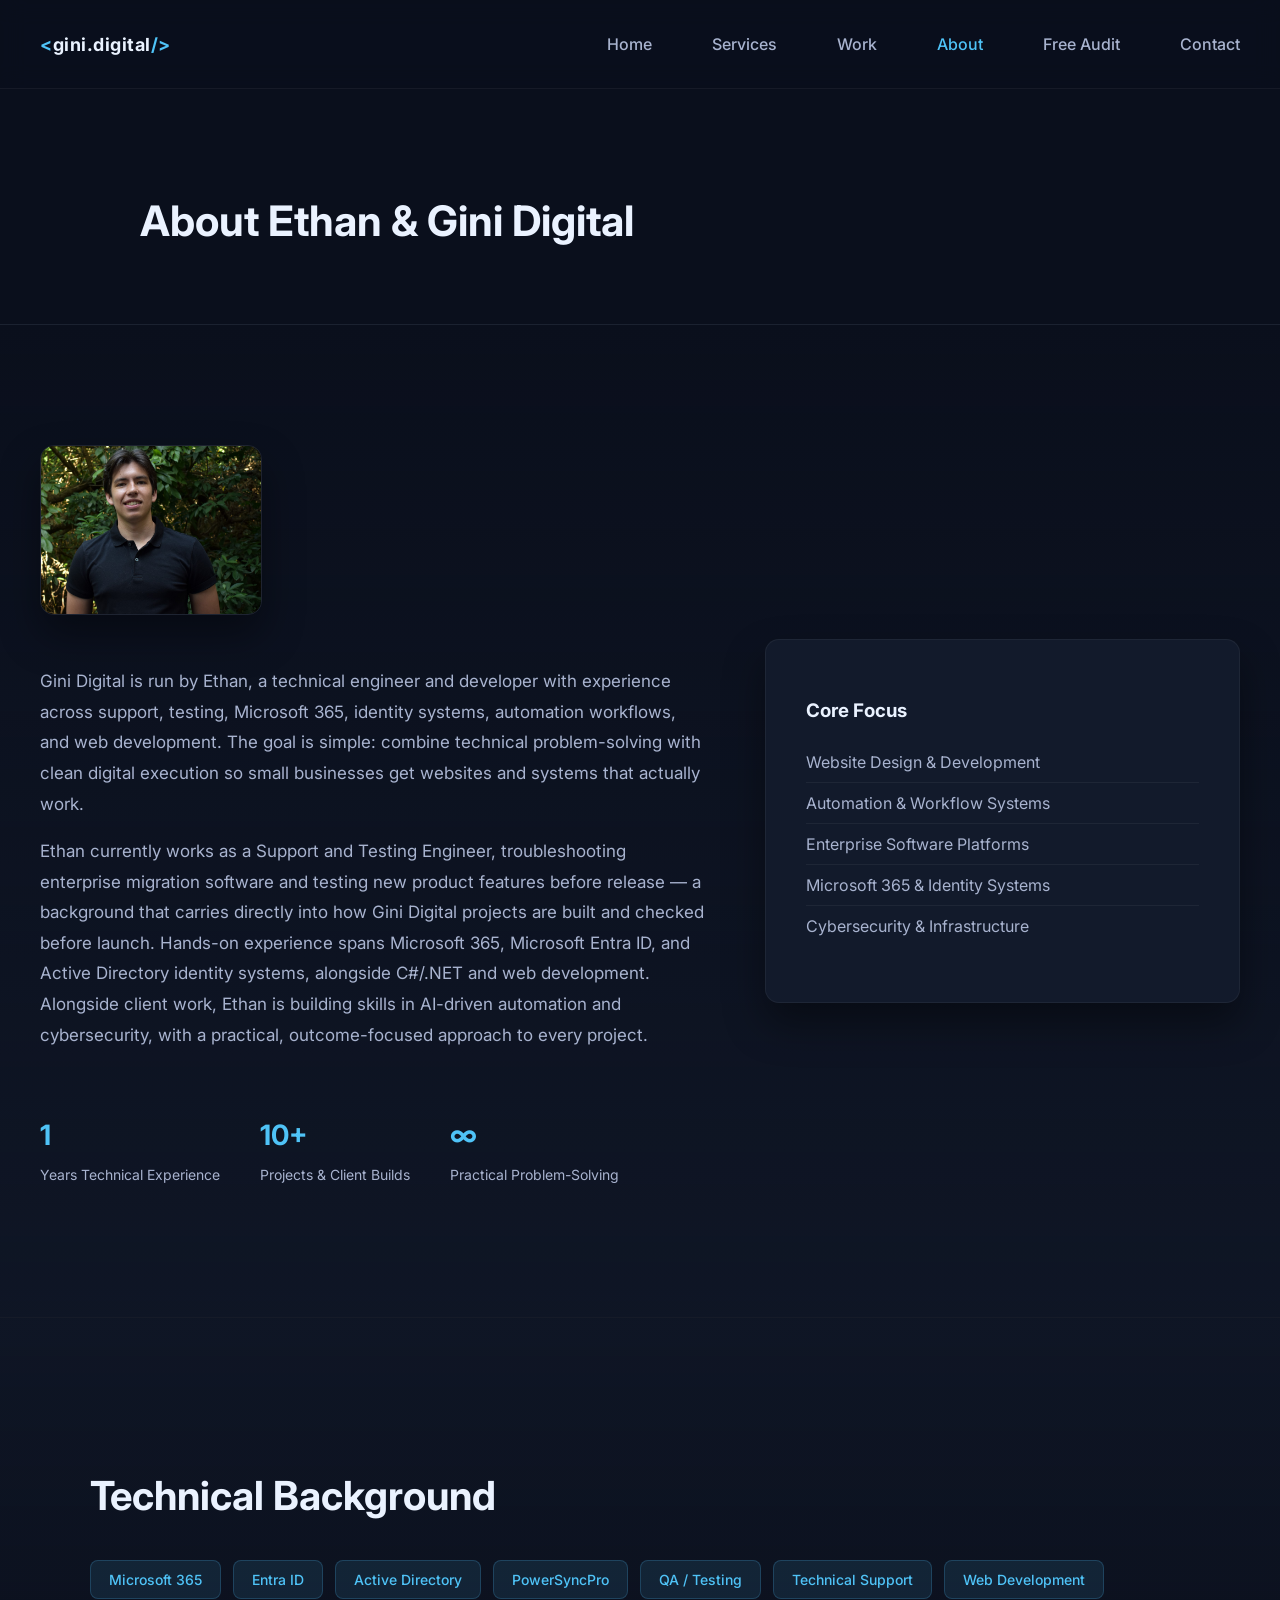
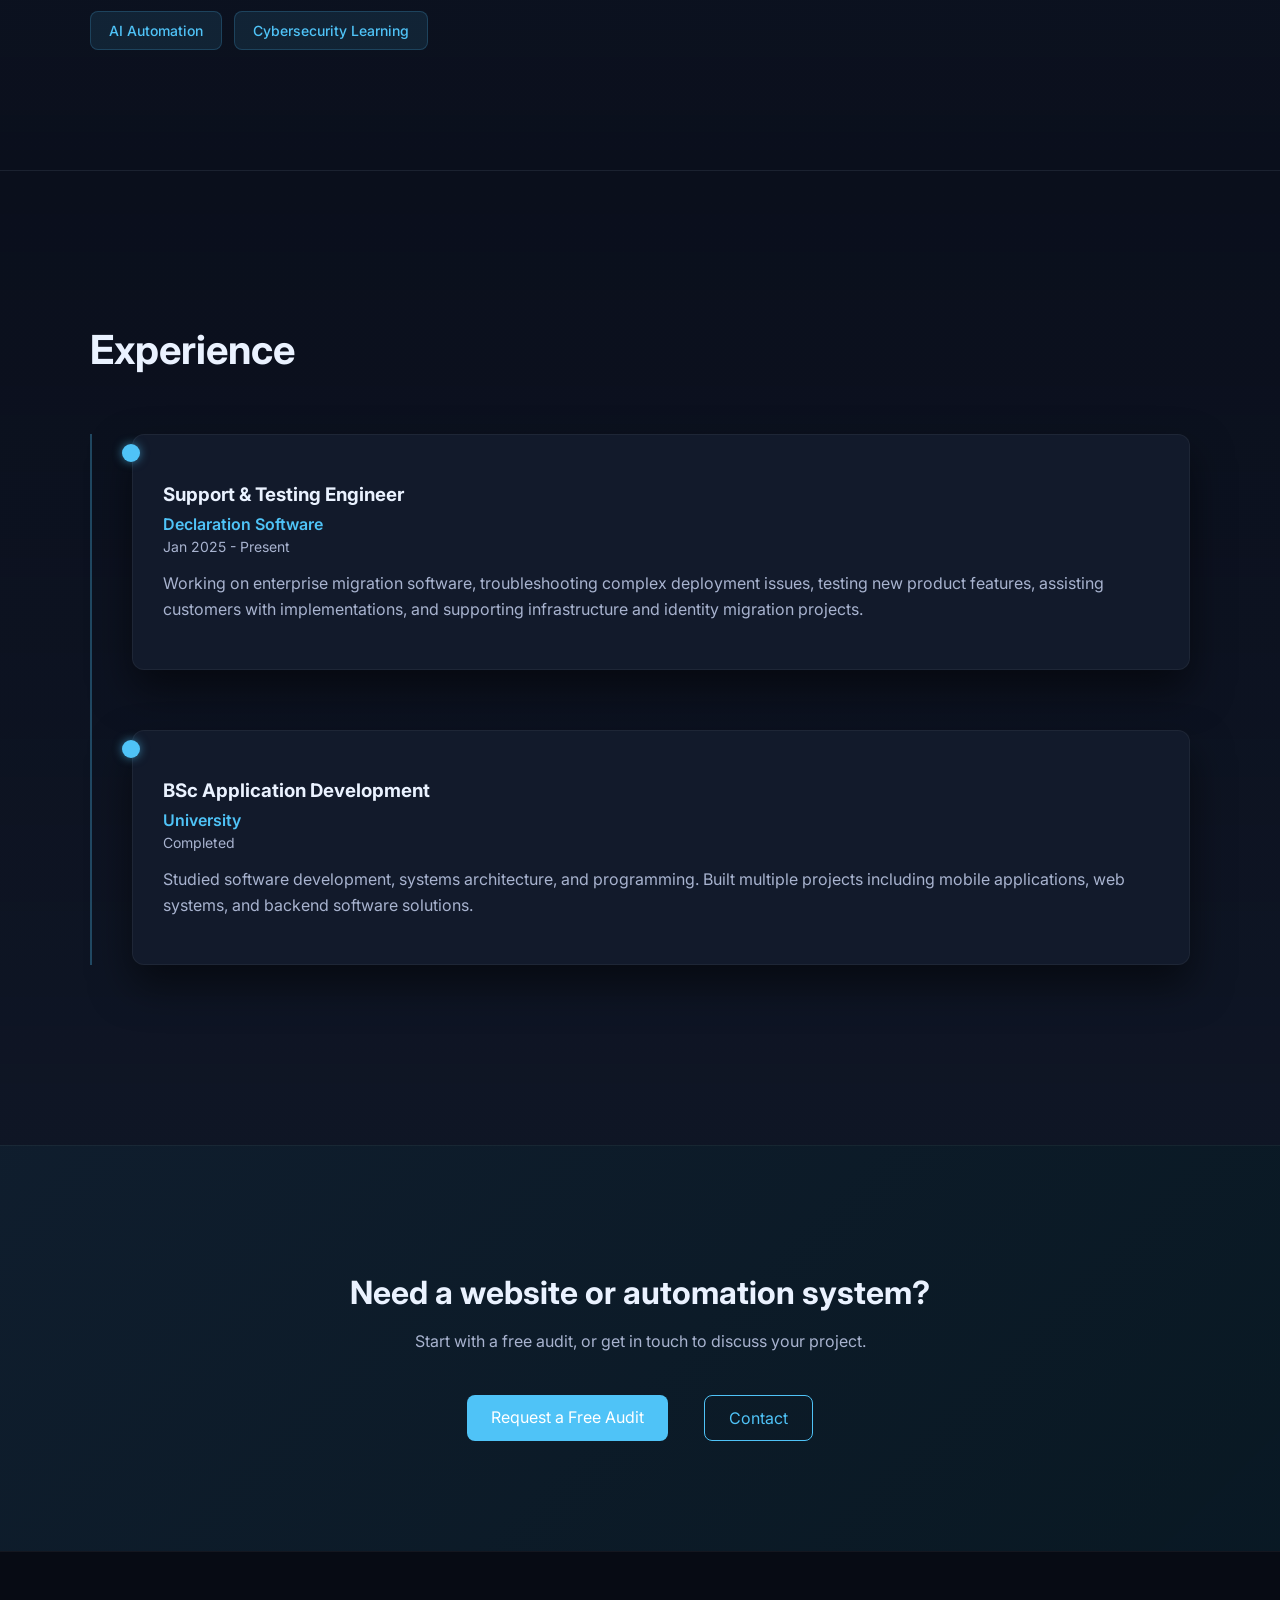
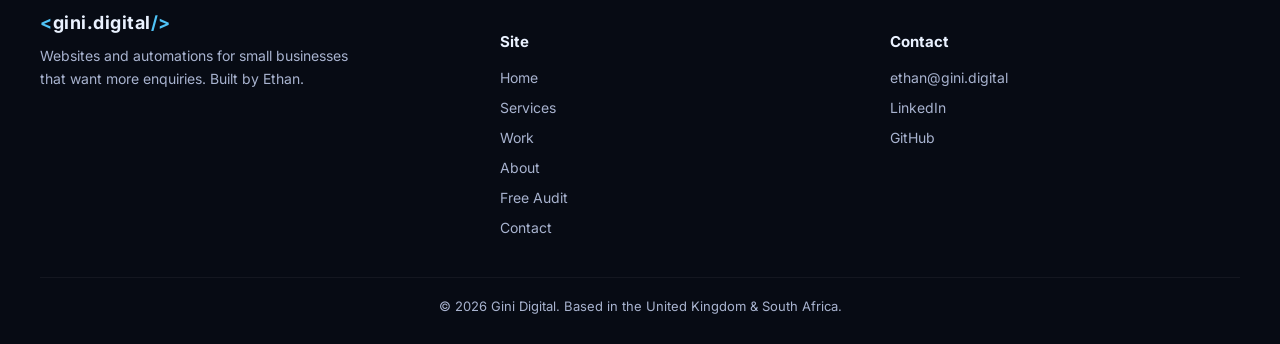
==== about/index.html @ 388a4ebf "Rebuild site as dual-purpose Gini Digital business + Ethan personal site Adds dedicated Services, Wo" ====
<!doctype html>

<html lang="en">
  <head>
    <meta charset="UTF-8" />
    <meta name="viewport" content="width=device-width, initial-scale=1.0" />
    <title>About Ethan &amp; Gini Digital</title>

    <meta name="description" content="Gini Digital is run by Ethan, a technical engineer and developer focused on practical websites, automation workflows, Microsoft 365, testing, and cybersecurity learning." />

    <meta name="author" content="Ethan" />

    <meta name="robots" content="index, follow" />

    <link rel="canonical" href="https://gini.digital/about/" />

    <meta name="theme-color" content="#0A0F1C" />

    <meta property="og:title" content="About Ethan & Gini Digital" />
    <meta property="og:description" content="Gini Digital is run by Ethan, a technical engineer and developer focused on practical websites, automation workflows, Microsoft 365, testing, and cybersecurity learning." />
    <meta property="og:image" content="https://gini.digital/images/preview.png" />
    <meta property="og:url" content="https://gini.digital/about/" />
    <meta property="og:type" content="website" />

    <meta name="twitter:card" content="summary_large_image" />
    <meta name="twitter:title" content="About Ethan & Gini Digital" />
    <meta name="twitter:description" content="Gini Digital is run by Ethan, a technical engineer and developer focused on practical websites, automation workflows, Microsoft 365, testing, and cybersecurity learning." />
    <meta name="twitter:image" content="https://gini.digital/images/preview.png" />

    <link rel="icon" type="image/png" href="/images/favicon.png" />
    <link rel="icon" type="image/png" sizes="32x32" href="/images/favicon.png">
    <link rel="icon" type="image/png" sizes="16x16" href="/images/favicon.png">
    <link rel="apple-touch-icon" href="/images/favicon.png">

    <link rel="stylesheet" href="/CSS/style.css" />

    <link rel="preconnect" href="https://fonts.googleapis.com" />
    <link
      href="https://fonts.googleapis.com/css2?family=Fira+Code:wght@400;600&family=Inter:wght@400;600;700&display=swap"
      rel="stylesheet"
    />

    <link
      rel="stylesheet"
      href="https://cdnjs.cloudflare.com/ajax/libs/font-awesome/6.4.0/css/all.min.css"
    />
  </head>

  <body>
    <div class="loader-screen" id="loader">
      <div class="loader-content">
        <div class="loader-spinner"></div>
        <div id="loaderPercent">0%</div>
      </div>
    </div>

    <header class="main-header">
      <nav class="nav-container">
        <a href="/" class="logo">
          <span class="logo-code">&lt;</span>gini.digital<span class="logo-code"
            >/&gt;</span
          >
        </a>

        <ul class="nav-menu">
          <li><a href="/" class="nav-link">Home</a></li>
          <li><a href="/services/" class="nav-link">Services</a></li>
          <li><a href="/work/" class="nav-link">Work</a></li>
          <li><a href="/about/" class="nav-link active">About</a></li>
          <li><a href="/free-audit/" class="nav-link">Free Audit</a></li>
          <li><a href="/contact/" class="nav-link">Contact</a></li>
        </ul>

           <div class="menu-toggle" id="menuToggle">
<span></span>
<span></span>
<span></span>
</div>
      </nav>
    </header>

    <section class="page-hero">
      <h1>About Ethan &amp; Gini Digital</h1>
    </section>

    <section class="about-section">
      <div class="about-container">
        <div class="about-text">
          <img
            src="/images/Ethan.jpg"
            alt="Ethan, technical engineer and founder of Gini Digital"
            class="about-photo"
          />

          <p class="about-description">
            Gini Digital is run by Ethan, a technical engineer and developer
            with experience across support, testing, Microsoft 365, identity
            systems, automation workflows, and web development. The goal is
            simple: combine technical problem-solving with clean digital
            execution so small businesses get websites and systems that
            actually work.
          </p>

          <p class="about-description">
            Ethan currently works as a Support and Testing Engineer,
            troubleshooting enterprise migration software and testing new
            product features before release — a background that carries
            directly into how Gini Digital projects are built and checked
            before launch. Hands-on experience spans Microsoft 365, Microsoft
            Entra ID, and Active Directory identity systems, alongside
            C#/.NET and web development. Alongside client work, Ethan is
            building skills in AI-driven automation and cybersecurity, with a
            practical, outcome-focused approach to every project.
          </p>

          <div class="about-stats">
            <div class="stat">
              <h3>1</h3>
              <p>Years Technical Experience</p>
            </div>

            <div class="stat">
              <h3>10+</h3>
              <p>Projects &amp; Client Builds</p>
            </div>

            <div class="stat">
              <h3>∞</h3>
              <p>Practical Problem-Solving</p>
            </div>
          </div>
        </div>

        <div class="about-card">
          <div class="about-card-content">
            <h3>Core Focus</h3>

            <ul>
              <li>Website Design &amp; Development</li>
              <li>Automation &amp; Workflow Systems</li>
              <li>Enterprise Software Platforms</li>
              <li>Microsoft 365 &amp; Identity Systems</li>
              <li>Cybersecurity &amp; Infrastructure</li>
            </ul>
          </div>
        </div>
      </div>
    </section>

    <section class="skills-section">
      <div class="skills-container">
        <h2 class="section-title">Technical Background</h2>

        <div class="tech-badges">
          <span class="tech-badge fade-in">Microsoft 365</span>
          <span class="tech-badge fade-in">Entra ID</span>
          <span class="tech-badge fade-in">Active Directory</span>
          <span class="tech-badge fade-in">PowerSyncPro</span>
          <span class="tech-badge fade-in">QA / Testing</span>
          <span class="tech-badge fade-in">Technical Support</span>
          <span class="tech-badge fade-in">Web Development</span>
          <span class="tech-badge fade-in">AI Automation</span>
          <span class="tech-badge fade-in">Cybersecurity Learning</span>
        </div>
      </div>
    </section>

    <section class="experience-section">
      <div class="experience-container">
        <h2 class="section-title">Experience</h2>

        <div class="timeline">
          <div class="timeline-item fade-in">
            <div class="timeline-dot"></div>

            <div class="timeline-card">
              <h3>Support &amp; Testing Engineer</h3>

              <span class="timeline-company">Declaration Software</span>

              <span class="timeline-date">Jan 2025 - Present</span>

              <p>
                Working on enterprise migration software, troubleshooting
                complex deployment issues, testing new product features,
                assisting customers with implementations, and supporting
                infrastructure and identity migration projects.
              </p>
            </div>
          </div>

          <div class="timeline-item fade-in">
            <div class="timeline-dot"></div>

            <div class="timeline-card">
              <h3>BSc Application Development</h3>

              <span class="timeline-company">University</span>

              <span class="timeline-date">Completed</span>

              <p>
                Studied software development, systems architecture, and
                programming. Built multiple projects including mobile
                applications, web systems, and backend software solutions.
              </p>
            </div>
          </div>
        </div>
      </div>
    </section>

    <section class="cta-section">
      <div class="cta-container">
        <h2>Need a website or automation system?</h2>
        <p>Start with a free audit, or get in touch to discuss your project.</p>
        <div class="btn-row">
          <a href="/free-audit/" class="btn-primary">Request a Free Audit</a>
          <a href="/contact/" class="btn-secondary">Contact</a>
        </div>
      </div>
    </section>

    <footer class="site-footer">
      <div class="footer-container">
        <div class="footer-brand">
          <div class="logo">
            <span class="logo-code">&lt;</span>gini.digital<span
              class="logo-code"
              >/&gt;</span
            >
          </div>
          <p>
            Websites and automations for small businesses that want more
            enquiries. Built by Ethan.
          </p>
        </div>

        <div class="footer-col">
          <h4>Site</h4>
          <ul>
            <li><a href="/">Home</a></li>
            <li><a href="/services/">Services</a></li>
            <li><a href="/work/">Work</a></li>
            <li><a href="/about/">About</a></li>
            <li><a href="/free-audit/">Free Audit</a></li>
            <li><a href="/contact/">Contact</a></li>
          </ul>
        </div>

        <div class="footer-col">
          <h4>Contact</h4>
          <ul>
            <li><a href="mailto:ethan@gini.digital">ethan@gini.digital</a></li>
            <li>
              <a
                href="https://www.linkedin.com/in/ethan-robinson-934154223/"
                target="_blank"
                rel="noopener"
                >LinkedIn</a
              >
            </li>
            <li>
              <a
                href="https://github.com/Gini-Build"
                target="_blank"
                rel="noopener"
                >GitHub</a
              >
            </li>
          </ul>
        </div>
      </div>

      <div class="footer-bottom">
        &copy; 2026 Gini Digital. Based in the United Kingdom &amp; South
        Africa.
      </div>
    </footer>

    <script src="/JS/main.js"></script>
  </body>
</html>
---- CSS/style.css ----
:root {
  --primary: #4fc3f7;
  --secondary: #00d1b2;

  --bg: #0a0f1c;
  --card: #121a2b;

  --text: #eaf2ff;
  --muted: #a8b3cf;

  font-family: Inter, sans-serif;
}

body {
  background: var(--bg);
  color: var(--text);
  margin: 0;
}

.main-header {
  position: fixed;
  top: 0;
  width: 100%;
  z-index: 1000;

  background: rgba(10, 15, 28, 0.75);

  backdrop-filter: blur(12px);

  border-bottom: 1px solid rgba(255, 255, 255, 0.05);

  transition: all 0.3s ease;
}

.main-header.scrolled {
  background: rgba(10, 15, 28, 0.95);

  box-shadow: 0 5px 30px rgba(0, 0, 0, 0.3);
}

.nav-container {
  max-width: 1200px;
  margin: auto;

  display: flex;
  align-items: center;
  justify-content: space-between;

  padding: 18px 20px;
}

.logo {
  font-weight: 700;
  font-size: 18px;

  letter-spacing: 0.5px;

  color: var(--text);
  text-decoration: none;
}

.logo-code {
  color: var(--primary);
}

.nav-menu {
  display: flex;
  gap: 40px;

  list-style: none;
}

.nav-link {
  position: relative;

  text-decoration: none;

  color: var(--muted);

  font-weight: 500;

  transition: all 0.25s ease;
}

.nav-link:hover {
  color: var(--text);
}

.nav-link::after {
  content: "";

  position: absolute;

  left: 0;
  bottom: -6px;

  width: 0%;
  height: 2px;

  background: var(--primary);

  transition: width 0.3s ease;
}

.nav-link:hover::after {
  width: 100%;
}

.nav-link.active {
  color: var(--primary);
}

.nav-button {
  padding: 10px 20px;

  border-radius: 8px;

  background: var(--primary);

  color: white;

  text-decoration: none;

  font-weight: 600;

  transition: all 0.3s ease;
}

.nav-button:hover {
  transform: translateY(-2px);

  box-shadow: 0 10px 20px rgba(79, 195, 247, 0.35);
}

.nav-container {
  display: flex;
  justify-content: space-between;
  max-width: 1200px;
  margin: auto;
}

.nav-link {
  margin-left: 20px;
  color: var(--muted);
  text-decoration: none;
}

.hero-section {
  min-height: 100vh;

  display: flex;
  align-items: center;

  position: relative;

  overflow: hidden;
}

.hero-video {
  position: absolute;
  top: 0;
  left: 0;
  width: 100%;
  height: 100%;
  object-fit: cover;
  z-index: 0;
}

.hero-overlay {
  position: absolute;
  top: 0;
  left: 0;
  width: 100%;
  height: 100%;
  background: linear-gradient(
    to right,
    rgba(10, 15, 28, 0.92) 0%,
    rgba(10, 15, 28, 0.75) 45%,
    rgba(10, 15, 28, 0.2) 100%
  );
  z-index: 1;
}

.hero-container {
  position: relative;
  z-index: 2;

  max-width: 1200px;
  width: 100%;
  margin: auto;
  padding: 140px 40px 100px;

  display: flex;
  justify-content: flex-start;
}

.hero-text-col {
  max-width: 520px;
  display: flex;
  flex-direction: column;
  gap: 24px;
}

.hero-name {
  display: flex;
  flex-wrap: wrap;
  align-items: center;
  gap: 8px;
  font-family: "Fira Code", monospace;
  font-size: 42px;
  margin: 0;
}

.name-value {
  color: #53c4f7;
  font-weight: 600;
}

.hero-title {
  color: var(--primary);
}

.hero-headline {
  font-size: 42px;
  font-weight: 700;
  line-height: 1.25;
  margin: 0;
}

.hero-credibility {
  font-family: "Fira Code", monospace;
  font-size: 15px;
  color: var(--muted);
  margin: 0;
}

.hero-credibility .name-value {
  color: #53c4f7;
  font-weight: 600;
}

@media (max-width: 768px) {
  .hero-headline {
    font-size: 28px;
  }
}

.hero-description {
  max-width: 650px;

  color: var(--muted);

  font-size: 18px;

  line-height: 1.7;
}

.hero-buttons {
  display: flex;

  gap: 20px;

  margin-top: 20px;

  flex-wrap: wrap;

  justify-content: center;
}

.btn-primary {
  background: var(--primary);
  padding: 12px 24px;
  color: white;
  text-decoration: none;
  margin: 10px;
  border-radius: 8px;
}

.btn-secondary {
  border: 1px solid var(--primary);
  padding: 12px 24px;
  color: var(--primary);
  text-decoration: none;
  margin: 10px;
  border-radius: 8px;
}

.section {
  padding: 100px 20px;
  max-width: 1000px;
  margin: auto;
}

.skills {
  display: grid;
  gap: 20px;
}

.skill-bar {
  background: #1e293b;
  height: 8px;
  border-radius: 5px;
}

.skill-progress {
  background: var(--primary);
  height: 100%;
  width: 0%;
}

.project-card {
  background: var(--card);
  padding: 20px;
  border-radius: 10px;
  margin-top: 20px;
}

.loader-screen {
  position: fixed;
  width: 100%;
  height: 100%;
  background: #020617;
  display: flex;
  align-items: center;
  justify-content: center;
}

.loader-spinner {
  width: 50px;
  height: 50px;
  border: 3px solid #333;
  border-top: 3px solid var(--primary);
  border-radius: 50%;
  animation: spin 1s linear infinite;
}

@keyframes spin {
  to {
    transform: rotate(360deg);
  }
}
.about-section {
  padding: 120px 20px;

  background: linear-gradient(
    180deg,
    rgba(10, 15, 28, 0) 0%,
    rgba(18, 26, 43, 0.6) 100%
  );

  border-top: 1px solid rgba(255, 255, 255, 0.05);
}

.about-container {
  max-width: 1200px;

  margin: auto;

  display: grid;

  grid-template-columns: 1.4fr 1fr;

  gap: 60px;

  align-items: center;
}

.section-title {
  font-size: 40px;

  margin-bottom: 30px;
}

.about-description {
  color: var(--muted);

  line-height: 1.8;

  font-size: 17px;
}

.about-stats {
  display: flex;

  gap: 40px;

  margin-top: 40px;
}

.stat h3 {
  font-size: 28px;

  color: var(--primary);

  margin-bottom: 5px;
}

.stat p {
  font-size: 14px;

  color: var(--muted);
}

.about-card {
  background: var(--card);

  padding: 40px;

  border-radius: 14px;

  border: 1px solid rgba(255, 255, 255, 0.05);

  box-shadow: 0 20px 40px rgba(0, 0, 0, 0.4);
}

.about-card h3 {
  margin-bottom: 20px;
}

.about-card ul {
  list-style: none;

  padding: 0;
}

.about-card li {
  padding: 10px 0;

  border-bottom: 1px solid rgba(255, 255, 255, 0.05);

  color: var(--muted);
}

.about-card li:last-child {
  border-bottom: none;
}

@media (max-width: 900px) {
  .about-container {
    grid-template-columns: 1fr;
  }

  .about-stats {
    justify-content: space-between;
  }
}

.skills-section {
  padding: 120px 20px;

  border-top: 1px solid rgba(255, 255, 255, 0.05);

  background: linear-gradient(
    180deg,
    rgba(18, 26, 43, 0.6) 0%,
    rgba(10, 15, 28, 1) 100%
  );
}

.skills-container {
  max-width: 1100px;

  margin: auto;
}

.skills-card {
  background: var(--card);

  padding: 50px;

  border-radius: 14px;

  border: 1px solid rgba(255, 255, 255, 0.05);

  box-shadow: 0 30px 60px rgba(0, 0, 0, 0.5);
}

.skills-grid {
  display: grid;

  grid-template-columns: 1fr 1fr;

  gap: 30px;
}

.skill-item {
  transition: all 0.3s ease;
}

.skill-item:hover {
  transform: translateY(-3px);
}

.skill-header {
  display: flex;

  justify-content: space-between;

  margin-bottom: 10px;

  font-weight: 600;
}

.skill-percent {
  color: var(--primary);
}

.skill-bar {
  height: 8px;

  background: #1f2a40;

  border-radius: 6px;

  overflow: hidden;
}

.skill-progress {
  height: 100%;

  width: 0%;

  background: linear-gradient(90deg, var(--primary), var(--secondary));

  transition: width 1.5s ease;
}

@media (max-width: 900px) {
  .skills-grid {
    grid-template-columns: 1fr;
  }
}

.experience-section {
  padding: 120px 20px;

  background: linear-gradient(
    180deg,
    rgba(10, 15, 28, 1) 0%,
    rgba(18, 26, 43, 0.6) 100%
  );

  border-top: 1px solid rgba(255, 255, 255, 0.05);
}

.experience-container {
  max-width: 1100px;

  margin: auto;
}

.timeline {
  position: relative;

  margin-top: 60px;

  padding-left: 40px;

  border-left: 2px solid rgba(79, 195, 247, 0.3);
}

.timeline-item {
  position: relative;

  margin-bottom: 60px;

  opacity: 0;

  transform: translateY(40px);

  transition: all 0.6s ease;
}

.timeline-item.visible {
  opacity: 1;

  transform: translateY(0);
}

.timeline-dot {
  position: absolute;

  left: -10px;

  top: 10px;

  width: 18px;

  height: 18px;

  background: var(--primary);

  border-radius: 50%;

  box-shadow: 0 0 10px rgba(79, 195, 247, 0.6);
}

.timeline-card {
  background: var(--card);

  padding: 30px;

  border-radius: 12px;

  border: 1px solid rgba(255, 255, 255, 0.05);

  box-shadow: 0 20px 40px rgba(0, 0, 0, 0.5);
}

.timeline-card h3 {
  margin-bottom: 8px;
}

.timeline-company {
  display: block;

  color: var(--primary);

  font-weight: 600;

  margin-bottom: 4px;
}

.timeline-date {
  font-size: 14px;

  color: var(--muted);

  margin-bottom: 12px;

  display: block;
}

.timeline-card p {
  color: var(--muted);

  line-height: 1.6;
}

.projects-section {
  padding: 120px 20px;

  border-top: 1px solid rgba(255, 255, 255, 0.05);

  background: linear-gradient(
    180deg,
    rgba(18, 26, 43, 0.6) 0%,
    rgba(10, 15, 28, 1) 100%
  );
}

.projects-container {
  max-width: 1200px;

  margin: auto;
}

.projects-grid {
  display: grid;

  grid-template-columns: repeat(auto-fit, minmax(280px, 1fr));

  gap: 40px;

  margin-top: 60px;
}

.project-card {
  background: var(--card);

  padding: 30px;

  border-radius: 14px;

  border: 1px solid rgba(255, 255, 255, 0.05);

  box-shadow: 0 20px 40px rgba(0, 0, 0, 0.5);

  transition: all 0.35s ease;

  position: relative;

  overflow: hidden;
}

.project-card:hover {
  transform: translateY(-6px);

  box-shadow: 0 30px 60px rgba(0, 0, 0, 0.7);

  border-color: rgba(79, 195, 247, 0.4);
}

.project-card::before {
  content: "";

  position: absolute;

  top: 0;
  left: 0;

  width: 100%;
  height: 3px;

  background: linear-gradient(90deg, var(--primary), var(--secondary));

  opacity: 0;

  transition: opacity 0.3s ease;
}

.project-card:hover::before {
  opacity: 1;
}

.project-card h3 {
  margin-bottom: 10px;
}

.project-card p {
  color: var(--muted);

  line-height: 1.6;

  margin-bottom: 20px;
}

.project-tech {
  display: flex;

  flex-wrap: wrap;

  gap: 8px;

  margin-bottom: 20px;
}

.project-tech span {
  font-size: 12px;

  padding: 5px 10px;

  background: rgba(79, 195, 247, 0.1);

  border: 1px solid rgba(79, 195, 247, 0.2);

  border-radius: 6px;

  color: var(--primary);
}

.project-links {
  display: flex;

  gap: 12px;
}

.project-btn {
  padding: 8px 14px;

  font-size: 14px;

  border-radius: 6px;

  text-decoration: none;

  color: white;

  background: var(--primary);

  display: flex;

  align-items: center;

  gap: 6px;

  transition: all 0.25s ease;
}

.project-btn:hover {
  transform: translateY(-2px);

  box-shadow: 0 8px 20px rgba(79, 195, 247, 0.4);
}

.project-btn.live {
  background: var(--secondary);
}

.fade-in {
  opacity: 0;

  transform: translateY(40px);

  transition: all 0.7s ease;
}

.fade-in.visible {
  opacity: 1;

  transform: translateY(0);
}

.contact-section {
  padding: 120px 20px;

  border-top: 1px solid rgba(255, 255, 255, 0.05);

  background: linear-gradient(
    180deg,
    rgba(10, 15, 28, 1) 0%,
    rgba(18, 26, 43, 0.6) 100%
  );
}

.contact-container {
  max-width: 1100px;

  margin: auto;
}

.contact-grid {
  display: grid;

  grid-template-columns: 1fr 1fr;

  gap: 60px;

  margin-top: 60px;
}

.contact-info h3 {
  margin-bottom: 20px;
}

.contact-info p {
  color: var(--muted);

  margin-bottom: 30px;

  line-height: 1.6;
}

.contact-item {
  display: flex;

  align-items: center;

  gap: 12px;

  margin-bottom: 16px;
}

.contact-item i {
  color: var(--primary);

  font-size: 18px;
}

.contact-item a {
  color: var(--text);

  text-decoration: none;

  transition: color 0.2s ease;
}

.contact-item a:hover {
  color: var(--primary);
}

.contact-info.standalone {
  max-width: 560px;
  margin: 40px auto 0;
}

.contact-form-card {
  background: var(--card);

  padding: 40px;

  border-radius: 14px;

  border: 1px solid rgba(255, 255, 255, 0.05);

  box-shadow: 0 20px 40px rgba(0, 0, 0, 0.5);
}

.form-group {
  margin-bottom: 20px;
}

.form-group input,
.form-group textarea {
  width: 100%;

  padding: 12px 14px;

  border-radius: 8px;

  border: 1px solid rgba(255, 255, 255, 0.1);

  background: #0f172a;

  color: white;

  font-family: inherit;
}

.form-group input:focus,
.form-group textarea:focus {
  outline: none;

  border-color: var(--primary);
}

.contact-button {
  background: var(--primary);

  color: white;

  padding: 12px 20px;

  border: none;

  border-radius: 8px;

  font-weight: 600;

  cursor: pointer;

  transition: all 0.25s ease;
}

.contact-button:hover {
  transform: translateY(-2px);

  box-shadow: 0 10px 20px rgba(79, 195, 247, 0.35);
}

@media (max-width: 900px) {
  .contact-grid {
    grid-template-columns: 1fr;
  }
}

/* ============================= */
/* MOBILE RESPONSIVE STYLES */
/* ============================= */

/* Tablets */
@media (max-width: 1024px) {
  .section-container,
  .skills-container,
  .projects-container,
  .about-container,
  .contact-container {
    padding: 0 30px;
  }

  .hero-name {
    font-size: 40px;
  }
}

/* Mobile */
@media (max-width: 768px) {
  /* Hero section */

  .hero-overlay {
    background: rgba(10, 15, 28, 0.48);
  }

  .hero-container {
    justify-content: center;
    padding: 120px 20px 80px;
  }

  .hero-text-col {
    max-width: 100%;
    text-align: center;
    align-items: center;
  }

  .hero-name {
    font-size: 28px;

    justify-content: center;

    flex-wrap: wrap;

    text-shadow: 0 2px 12px rgba(0, 0, 0, 0.8);
  }

  .hero-headline {
    font-size: 28px;

    text-shadow: 0 2px 12px rgba(0, 0, 0, 0.8);
  }

  .hero-credibility {
    text-shadow: 0 1px 8px rgba(0, 0, 0, 0.7);
  }

  .hero-description {
    font-size: 16px;

    padding: 0 10px;

    text-shadow: 0 1px 8px rgba(0, 0, 0, 0.7);
  }

  .hero-buttons {
    flex-direction: column;

    align-items: center;

    gap: 12px;
  }

  /* About section */

  .about-grid {
    grid-template-columns: 1fr;

    text-align: center;

    gap: 30px;
  }

  .about-image {
    margin: auto;
  }

  /* Skills */

  .skills-grid {
    grid-template-columns: 1fr;

    gap: 25px;
  }

  /* Projects */

  .projects-grid {
    grid-template-columns: 1fr;

    gap: 30px;
  }

  /* Contact */

  .contact-grid {
    grid-template-columns: 1fr;

    gap: 30px;
  }

  /* Navbar 

  .nav-links {
    display: none;
  }

  /* Buttons */

  .btn-primary,
  .btn-secondary {
    width: 100%;

    text-align: center;
  }

  /* Images */

  img {
    max-width: 100%;

    height: auto;
  }

  /* General section spacing */

  .section {
    padding: 80px 20px;
  }
}

/* Small phones */

@media (max-width: 480px) {
  .hero-name {
    font-size: 24px;
  }

  .hero-headline {
    font-size: 24px;
  }

  .hero-description {
    font-size: 15px;
  }

  .section-title {
    font-size: 26px;
  }
}

/* Mobile Navbar */

.menu-toggle {
  display: none;
  flex-direction: column;
  cursor: pointer;
  gap: 5px;
}

.menu-toggle span {
  width: 25px;
  height: 3px;
  background: white;
  display: block;
  transition: 0.3s;
}

@media (max-width: 768px) {
  .menu-toggle {
    display: flex;
  }

  .nav-menu {
    position: absolute;
    top: 70px;
    left: 0;

    width: 100%;

    background: rgba(10, 15, 28, 0.95);

    backdrop-filter: blur(10px);

    flex-direction: column;
    align-items: center;

    gap: 25px;

    padding: 30px 0;

    display: none;
  }

  .nav-menu.active {
    display: flex;
  }
}

/* ============================= */
/* SUBPAGE HERO (Services / Work / About / Free Audit / Contact) */
/* ============================= */

.page-hero {
  max-width: 1000px;
  margin: auto;
  padding: 160px 20px 60px;
}

.page-hero h1 {
  font-size: 42px;
  margin-bottom: 18px;
}

.page-hero p {
  color: var(--muted);
  font-size: 18px;
  line-height: 1.7;
  max-width: 700px;
}

@media (max-width: 768px) {
  .page-hero {
    padding: 140px 20px 40px;
  }

  .page-hero h1 {
    font-size: 30px;
  }
}

/* ============================= */
/* WHO WE HELP */
/* ============================= */

.who-section {
  padding: 100px 20px;
  border-top: 1px solid rgba(255, 255, 255, 0.05);
  background: linear-gradient(
    180deg,
    rgba(10, 15, 28, 1) 0%,
    rgba(18, 26, 43, 0.6) 100%
  );
}

.who-container {
  max-width: 1100px;
  margin: auto;
}

.who-grid {
  display: grid;
  grid-template-columns: repeat(auto-fit, minmax(240px, 1fr));
  gap: 20px;
  margin-top: 40px;
}

.who-item {
  background: var(--card);
  border: 1px solid rgba(255, 255, 255, 0.05);
  border-radius: 10px;
  padding: 18px 22px;
  color: var(--muted);
  font-size: 15px;
  display: flex;
  align-items: center;
  gap: 12px;
}

.who-item i {
  color: var(--primary);
}

/* ============================= */
/* SERVICE CARDS */
/* ============================= */

.services-preview-section {
  padding: 120px 20px;
  border-top: 1px solid rgba(255, 255, 255, 0.05);
  background: linear-gradient(
    180deg,
    rgba(18, 26, 43, 0.6) 0%,
    rgba(10, 15, 28, 1) 100%
  );
}

.services-preview-container {
  max-width: 1200px;
  margin: auto;
}

.packages-section {
  padding: 120px 20px;
  border-top: 1px solid rgba(255, 255, 255, 0.05);
  background: linear-gradient(
    180deg,
    rgba(10, 15, 28, 1) 0%,
    rgba(18, 26, 43, 0.6) 100%
  );
}

.packages-container {
  max-width: 1200px;
  margin: auto;
}

.section-cta {
  margin-top: 50px;
  text-align: center;
}

.section-cta.left {
  text-align: left;
  margin-top: 30px;
}

.services-grid {
  display: grid;
  grid-template-columns: repeat(auto-fit, minmax(280px, 1fr));
  gap: 30px;
  margin-top: 50px;
}

.service-card {
  background: var(--card);
  border: 1px solid rgba(255, 255, 255, 0.05);
  border-radius: 14px;
  padding: 30px;
  box-shadow: 0 20px 40px rgba(0, 0, 0, 0.4);
}

.service-card h3 {
  margin-bottom: 10px;
}

.service-card > p {
  color: var(--muted);
  line-height: 1.6;
  margin-bottom: 16px;
}

.service-card ul {
  list-style: none;
  padding: 0;
  margin: 0;
  display: flex;
  flex-direction: column;
  gap: 8px;
}

.service-card li {
  color: var(--muted);
  font-size: 14px;
  padding-left: 20px;
  position: relative;
}

.service-card li::before {
  content: "✓";
  position: absolute;
  left: 0;
  color: var(--secondary);
  font-weight: 600;
}

/* ============================= */
/* PACKAGE / PRICING CARDS */
/* ============================= */

.packages-grid {
  display: grid;
  grid-template-columns: repeat(auto-fit, minmax(260px, 1fr));
  gap: 30px;
  margin-top: 50px;
}

.package-card {
  background: var(--card);
  border: 1px solid rgba(255, 255, 255, 0.05);
  border-radius: 14px;
  padding: 34px 30px;
  box-shadow: 0 20px 40px rgba(0, 0, 0, 0.4);
  display: flex;
  flex-direction: column;
}

.package-card.featured {
  border-color: rgba(79, 195, 247, 0.5);
  box-shadow: 0 25px 50px rgba(79, 195, 247, 0.15);
}

.package-name {
  font-size: 20px;
  margin-bottom: 6px;
}

.package-price {
  font-size: 24px;
  color: var(--primary);
  font-weight: 700;
  margin-bottom: 20px;
}

.package-price span {
  display: block;
  font-size: 13px;
  color: var(--muted);
  font-weight: 400;
  margin-top: 4px;
}

.package-card ul {
  list-style: none;
  padding: 0;
  margin: 0 0 24px;
  display: flex;
  flex-direction: column;
  gap: 10px;
  flex: 1;
}

.package-card li {
  color: var(--muted);
  font-size: 14px;
  padding-left: 20px;
  position: relative;
}

.package-card li::before {
  content: "✓";
  position: absolute;
  left: 0;
  color: var(--secondary);
  font-weight: 600;
}

/* ============================= */
/* PROCESS STEPS */
/* ============================= */

.process-section {
  padding: 120px 20px;
  border-top: 1px solid rgba(255, 255, 255, 0.05);
  background: linear-gradient(
    180deg,
    rgba(18, 26, 43, 0.6) 0%,
    rgba(10, 15, 28, 1) 100%
  );
}

.process-container {
  max-width: 1100px;
  margin: auto;
}

.process-steps {
  display: grid;
  grid-template-columns: repeat(auto-fit, minmax(220px, 1fr));
  gap: 30px;
  margin-top: 50px;
}

.process-step {
  background: var(--card);
  border: 1px solid rgba(255, 255, 255, 0.05);
  border-radius: 14px;
  padding: 30px;
}

.process-step .step-number {
  font-family: "Fira Code", monospace;
  font-size: 32px;
  color: var(--primary);
  font-weight: 600;
  margin-bottom: 12px;
}

.process-step h3 {
  margin-bottom: 8px;
}

.process-step p {
  color: var(--muted);
  font-size: 14px;
  line-height: 1.6;
  margin: 0;
}

/* ============================= */
/* TECHNICAL BACKGROUND TAG BADGES */
/* ============================= */

.tech-badges {
  display: flex;
  flex-wrap: wrap;
  gap: 12px;
  margin-top: 40px;
}

.tech-badge {
  font-size: 14px;
  padding: 10px 18px;
  background: rgba(79, 195, 247, 0.1);
  border: 1px solid rgba(79, 195, 247, 0.2);
  border-radius: 8px;
  color: var(--primary);
  font-weight: 500;
}

/* ============================= */
/* CTA SECTIONS (Free Audit / Contact) */
/* ============================= */

.cta-section {
  padding: 100px 20px;
  text-align: center;
  border-top: 1px solid rgba(255, 255, 255, 0.05);
  background: linear-gradient(
    135deg,
    rgba(79, 195, 247, 0.08),
    rgba(0, 209, 178, 0.05)
  );
}

.cta-container {
  max-width: 700px;
  margin: auto;
}

.cta-container h2 {
  font-size: 32px;
  margin-bottom: 16px;
}

.cta-container p {
  color: var(--muted);
  margin-bottom: 30px;
  line-height: 1.7;
}

.btn-row {
  display: flex;
  gap: 16px;
  flex-wrap: wrap;
  justify-content: center;
}

/* ============================= */
/* CHECKLIST (Free Audit page) */
/* ============================= */

.checklist {
  list-style: none;
  padding: 0;
  margin: 30px 0;
  display: grid;
  grid-template-columns: repeat(auto-fit, minmax(220px, 1fr));
  gap: 16px;
}

.checklist li {
  background: var(--card);
  border: 1px solid rgba(255, 255, 255, 0.05);
  border-radius: 10px;
  padding: 16px 20px;
  color: var(--muted);
  font-size: 15px;
  display: flex;
  align-items: center;
  gap: 10px;
}

.checklist li i {
  color: var(--primary);
}

/* ============================= */
/* WORK PAGE PROJECT CATEGORIES */
/* ============================= */

.work-category h2 {
  font-size: 26px;
  margin: 60px 0 10px;
}

.work-category:first-of-type h2 {
  margin-top: 20px;
}

.project-category {
  display: inline-block;
  font-size: 12px;
  text-transform: uppercase;
  letter-spacing: 0.5px;
  color: var(--secondary);
  background: rgba(0, 209, 178, 0.1);
  border: 1px solid rgba(0, 209, 178, 0.25);
  padding: 4px 10px;
  border-radius: 6px;
  margin-bottom: 14px;
}

.project-card h4 {
  font-size: 13px;
  text-transform: uppercase;
  letter-spacing: 0.5px;
  color: var(--primary);
  margin: 16px 0 6px;
}

.project-card h4:first-of-type {
  margin-top: 0;
}

/* ============================= */
/* ABOUT PHOTO */
/* ============================= */

.about-photo {
  width: 100%;
  max-width: 220px;
  border-radius: 14px;
  border: 1px solid rgba(255, 255, 255, 0.08);
  box-shadow: 0 20px 40px rgba(0, 0, 0, 0.4);
  margin-bottom: 30px;
}

/* ============================= */
/* SITE FOOTER */
/* ============================= */

.site-footer {
  border-top: 1px solid rgba(255, 255, 255, 0.05);
  background: #070b14;
  padding: 60px 20px 30px;
}

.footer-container {
  max-width: 1200px;
  margin: auto;
  display: grid;
  grid-template-columns: 1.2fr 1fr 1fr;
  gap: 40px;
}

.footer-brand p {
  color: var(--muted);
  font-size: 14px;
  line-height: 1.6;
  margin-top: 12px;
  max-width: 320px;
}

.footer-col h4 {
  font-size: 15px;
  margin-bottom: 16px;
  color: var(--text);
}

.footer-col ul {
  list-style: none;
  padding: 0;
  margin: 0;
  display: flex;
  flex-direction: column;
  gap: 10px;
}

.footer-col a {
  color: var(--muted);
  text-decoration: none;
  font-size: 14px;
}

.footer-col a:hover {
  color: var(--primary);
}

.footer-bottom {
  max-width: 1200px;
  margin: 40px auto 0;
  padding-top: 20px;
  border-top: 1px solid rgba(255, 255, 255, 0.05);
  color: var(--muted);
  font-size: 13px;
  text-align: center;
}

@media (max-width: 900px) {
  .footer-container {
    grid-template-columns: 1fr;
    gap: 30px;
  }
}
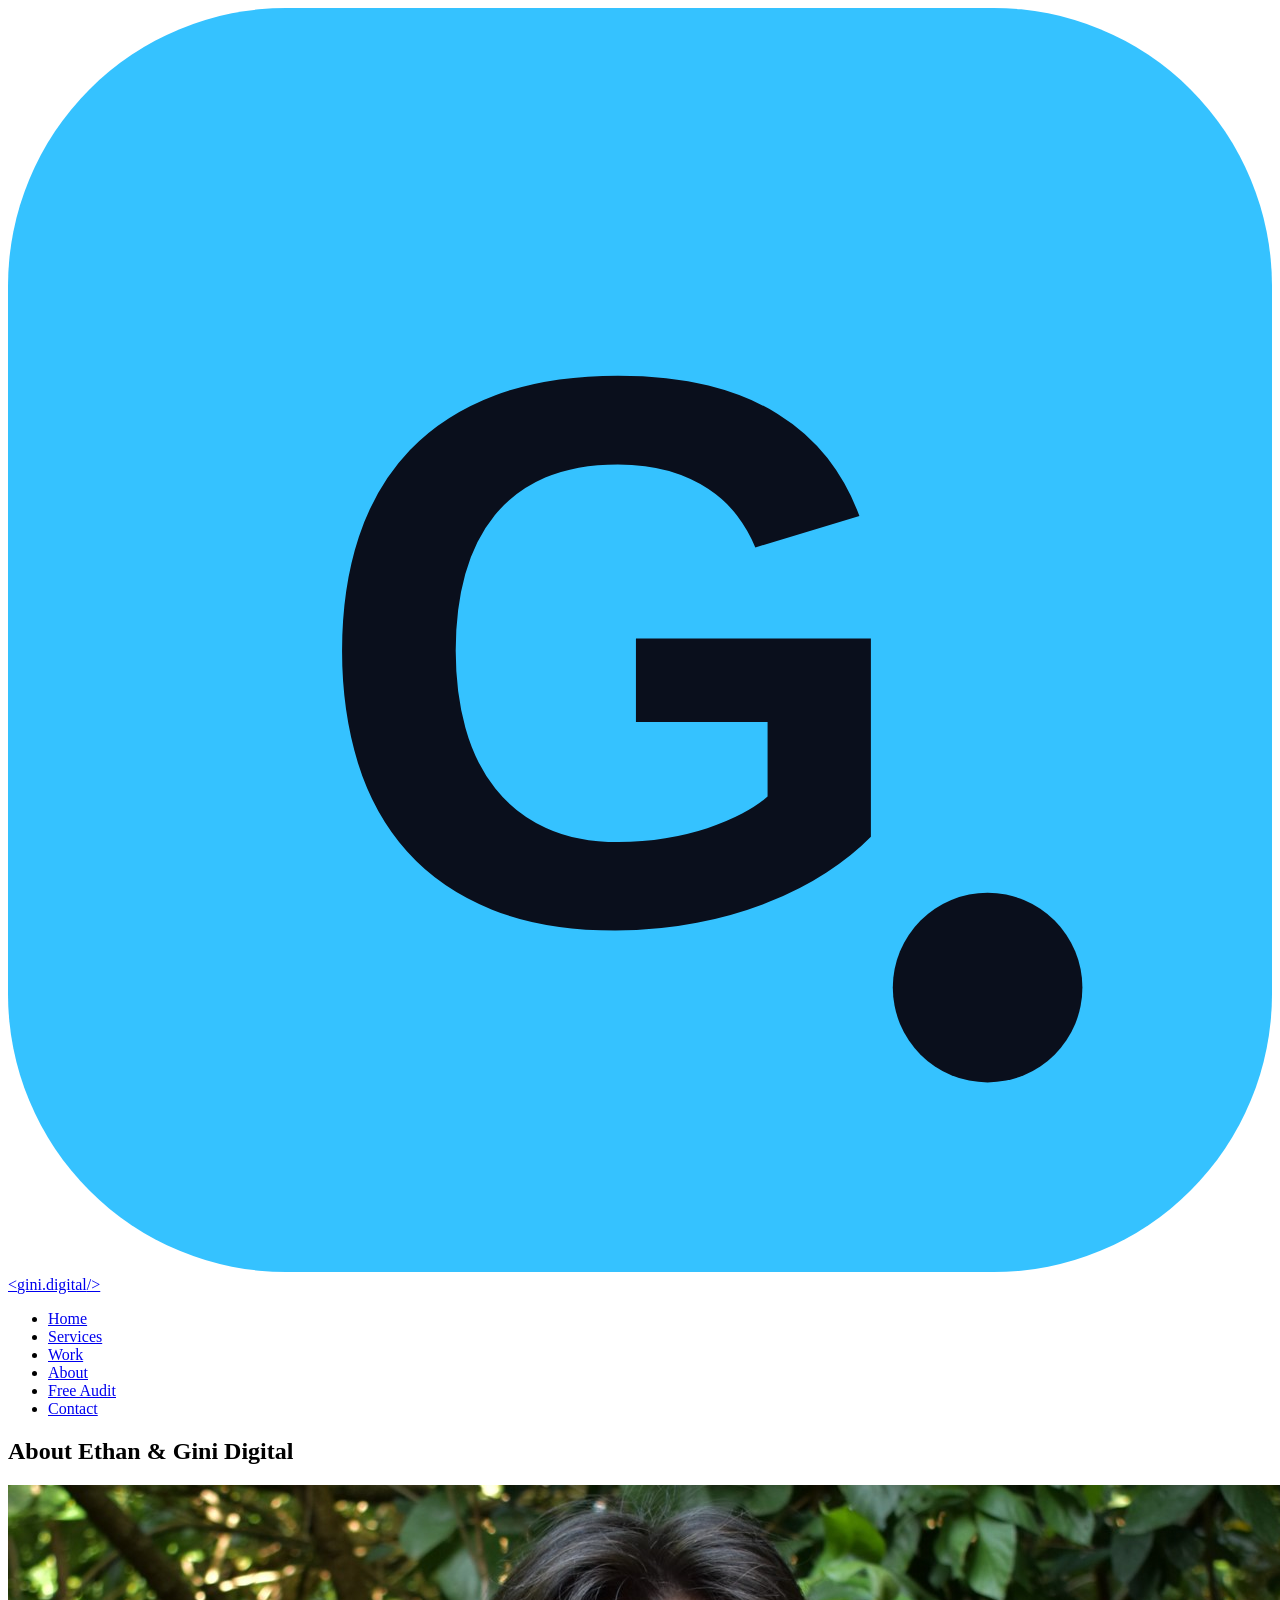
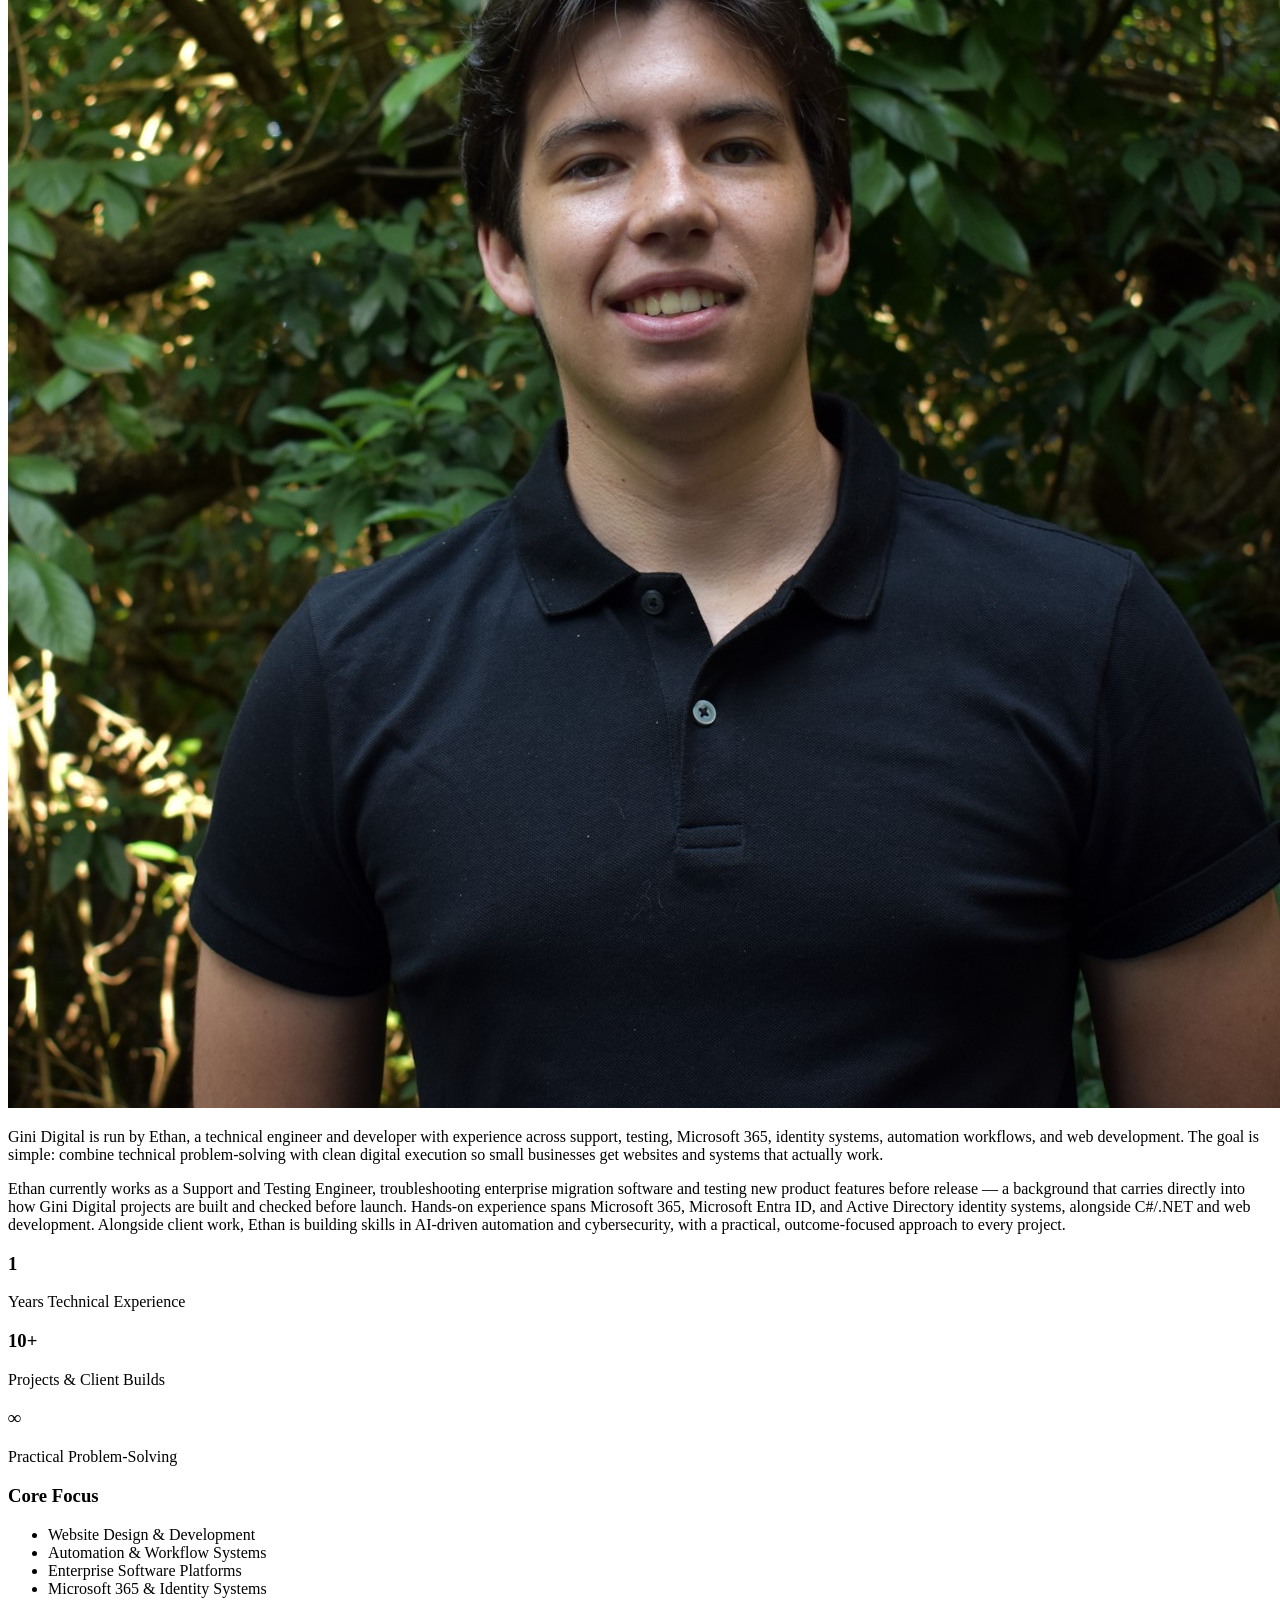
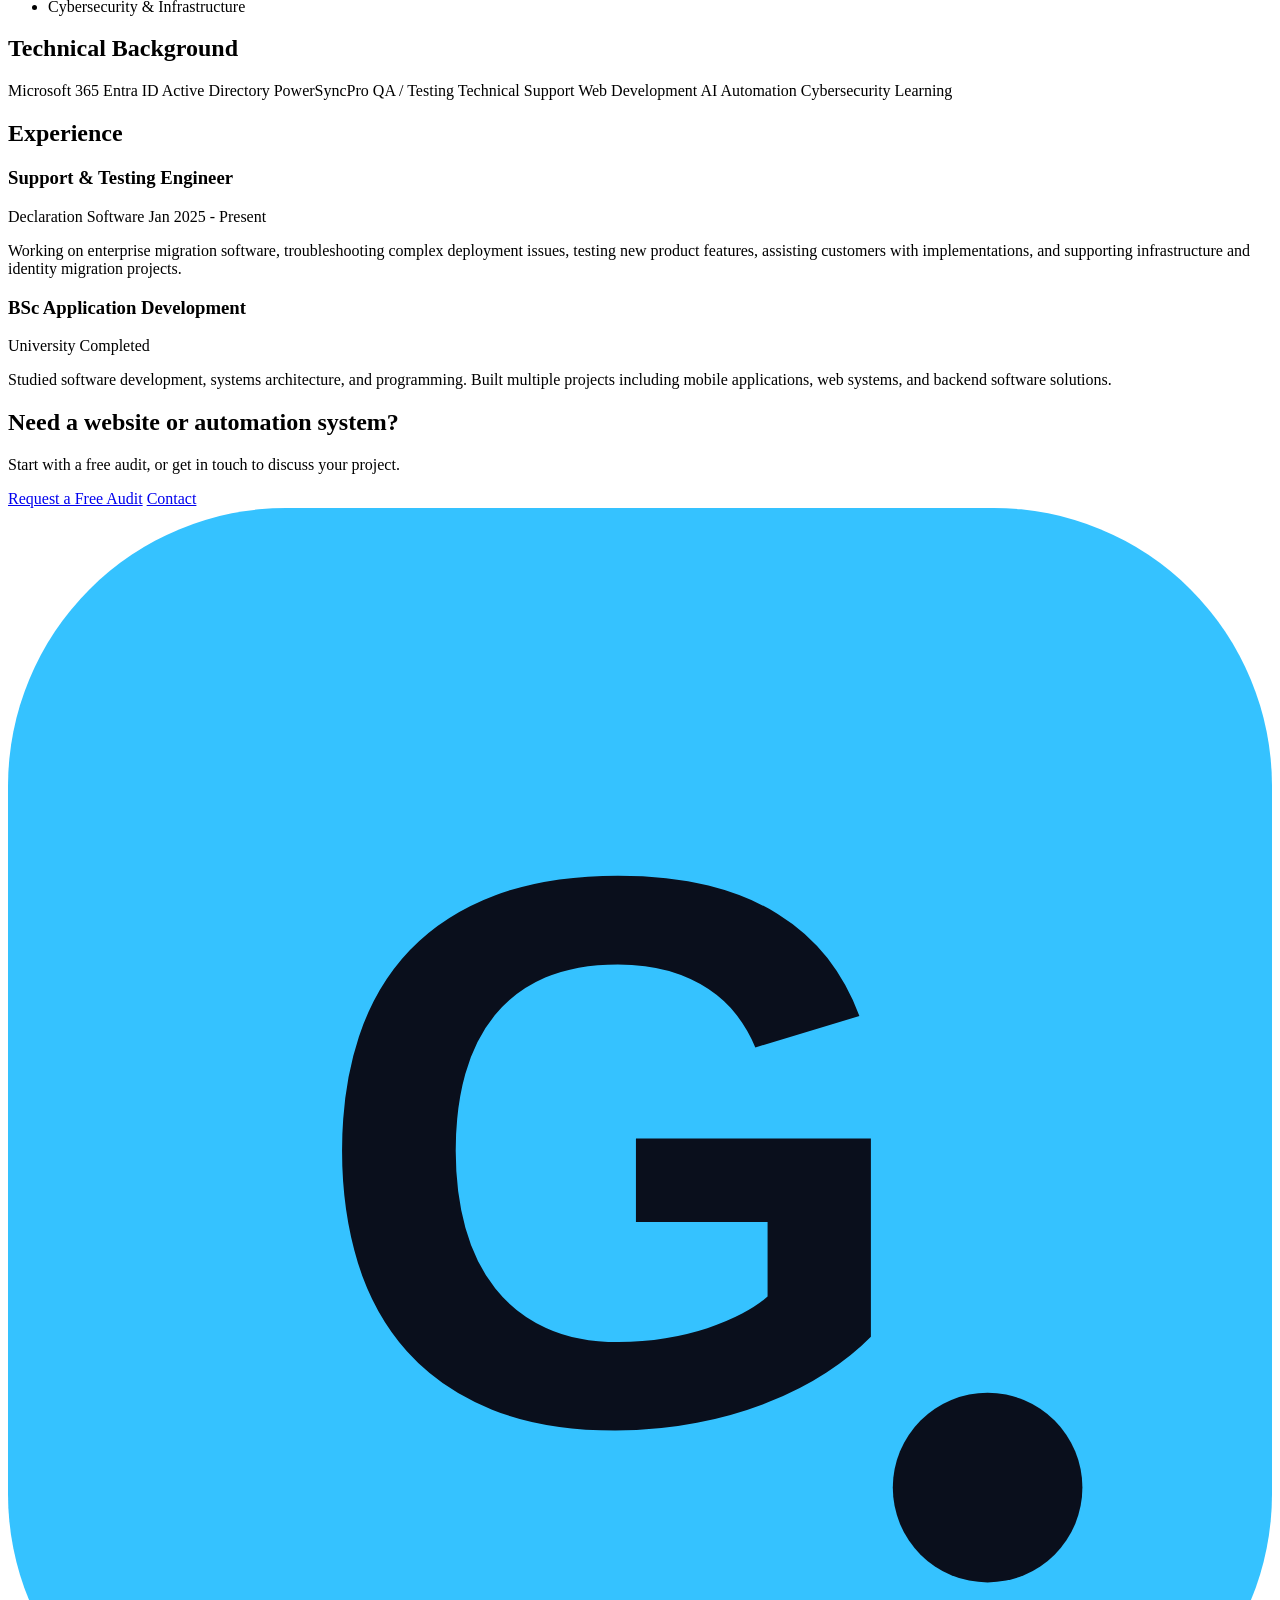
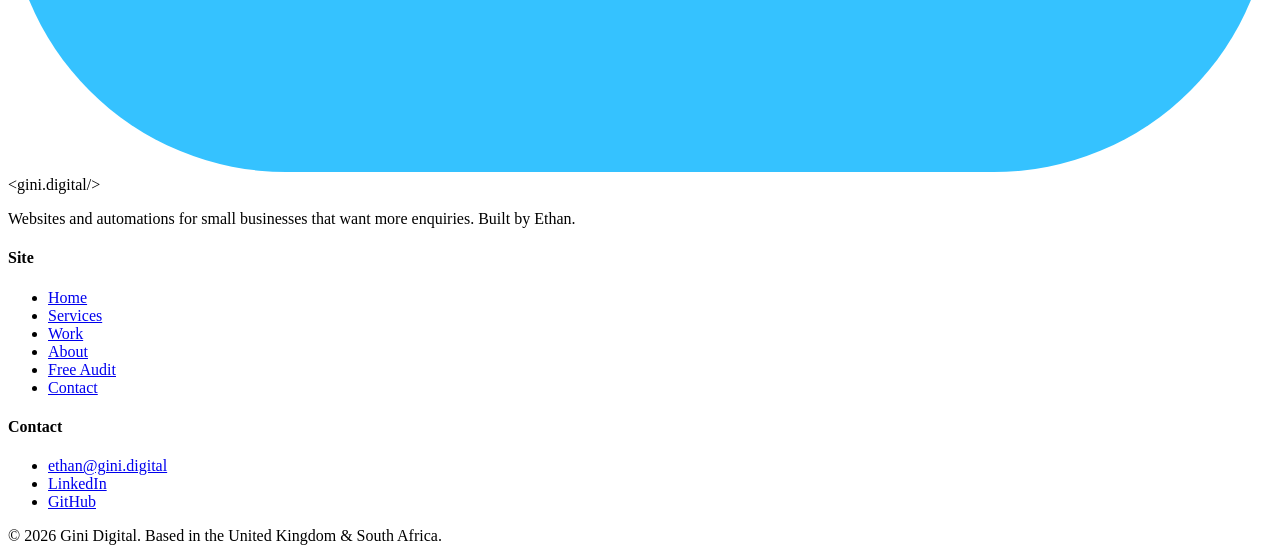
==== commit 91bddee6: "Wire up new brand icon set across the site Adds icon.svg / favicon-16 / favicon-32 / icon-512 as the" ====
--- a/about/index.html
+++ b/about/index.html
@@ -18,21 +18,19 @@
 
     <meta property="og:title" content="About Ethan & Gini Digital" />
     <meta property="og:description" content="Gini Digital is run by Ethan, a technical engineer and developer focused on practical websites, automation workflows, Microsoft 365, testing, and cybersecurity learning." />
-    <meta property="og:image" content="https://gini.digital/images/preview.png" />
+    <meta property="og:image" content="https://gini.digital/images/logo-lockup-dark-2x.png" />
     <meta property="og:url" content="https://gini.digital/about/" />
     <meta property="og:type" content="website" />
 
     <meta name="twitter:card" content="summary_large_image" />
     <meta name="twitter:title" content="About Ethan & Gini Digital" />
     <meta name="twitter:description" content="Gini Digital is run by Ethan, a technical engineer and developer focused on practical websites, automation workflows, Microsoft 365, testing, and cybersecurity learning." />
-    <meta name="twitter:image" content="https://gini.digital/images/preview.png" />
-
-    <link rel="icon" type="image/png" href="/images/favicon.png" />
-    <link rel="icon" type="image/png" sizes="32x32" href="/images/favicon.png">
-    <link rel="icon" type="image/png" sizes="16x16" href="/images/favicon.png">
-    <link rel="apple-touch-icon" href="/images/favicon.png">
-
-    <link rel="stylesheet" href="/CSS/style.css" />
+    <meta name="twitter:image" content="https://gini.digital/images/logo-lockup-dark-2x.png" />
+
+    <link rel="icon" type="image/svg+xml" href="/images/icon.svg" />
+    <link rel="icon" type="image/png" sizes="32x32" href="/images/favicon-32.png" />
+    <link rel="icon" type="image/png" sizes="16x16" href="/images/favicon-16.png" />
+    <link rel="apple-touch-icon" href="/images/icon-512.png" />
 
     <link rel="preconnect" href="https://fonts.googleapis.com" />
     <link
@@ -49,6 +47,7 @@
   <body>
     <div class="loader-screen" id="loader">
       <div class="loader-content">
+        <img src="/images/icon.svg" alt="" class="loader-icon" />
         <div class="loader-spinner"></div>
         <div id="loaderPercent">0%</div>
       </div>
@@ -57,6 +56,7 @@
     <header class="main-header">
       <nav class="nav-container">
         <a href="/" class="logo">
+          <img src="/images/icon.svg" alt="" class="logo-icon" />
           <span class="logo-code">&lt;</span>gini.digital<span class="logo-code"
             >/&gt;</span
           >
@@ -225,6 +225,7 @@
       <div class="footer-container">
         <div class="footer-brand">
           <div class="logo">
+            <img src="/images/icon.svg" alt="" class="logo-icon" />
             <span class="logo-code">&lt;</span>gini.digital<span
               class="logo-code"
               >/&gt;</span
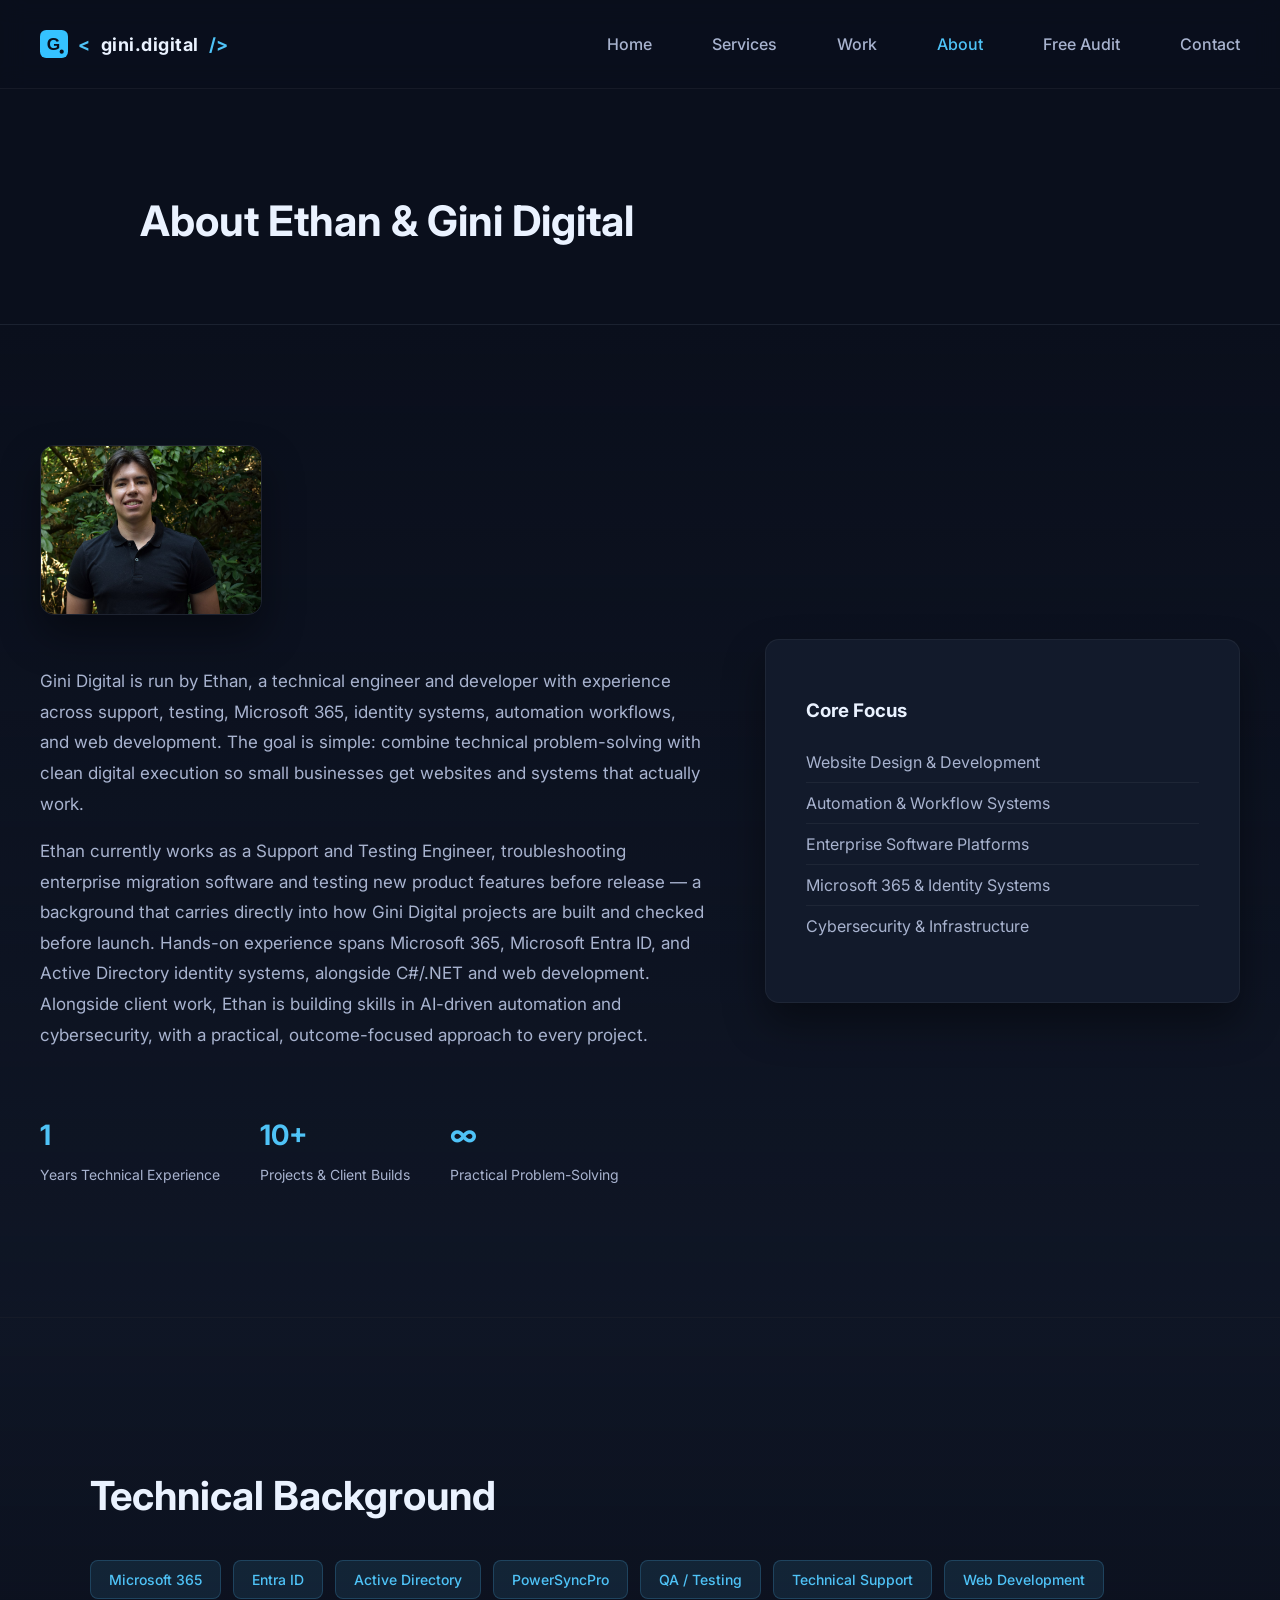
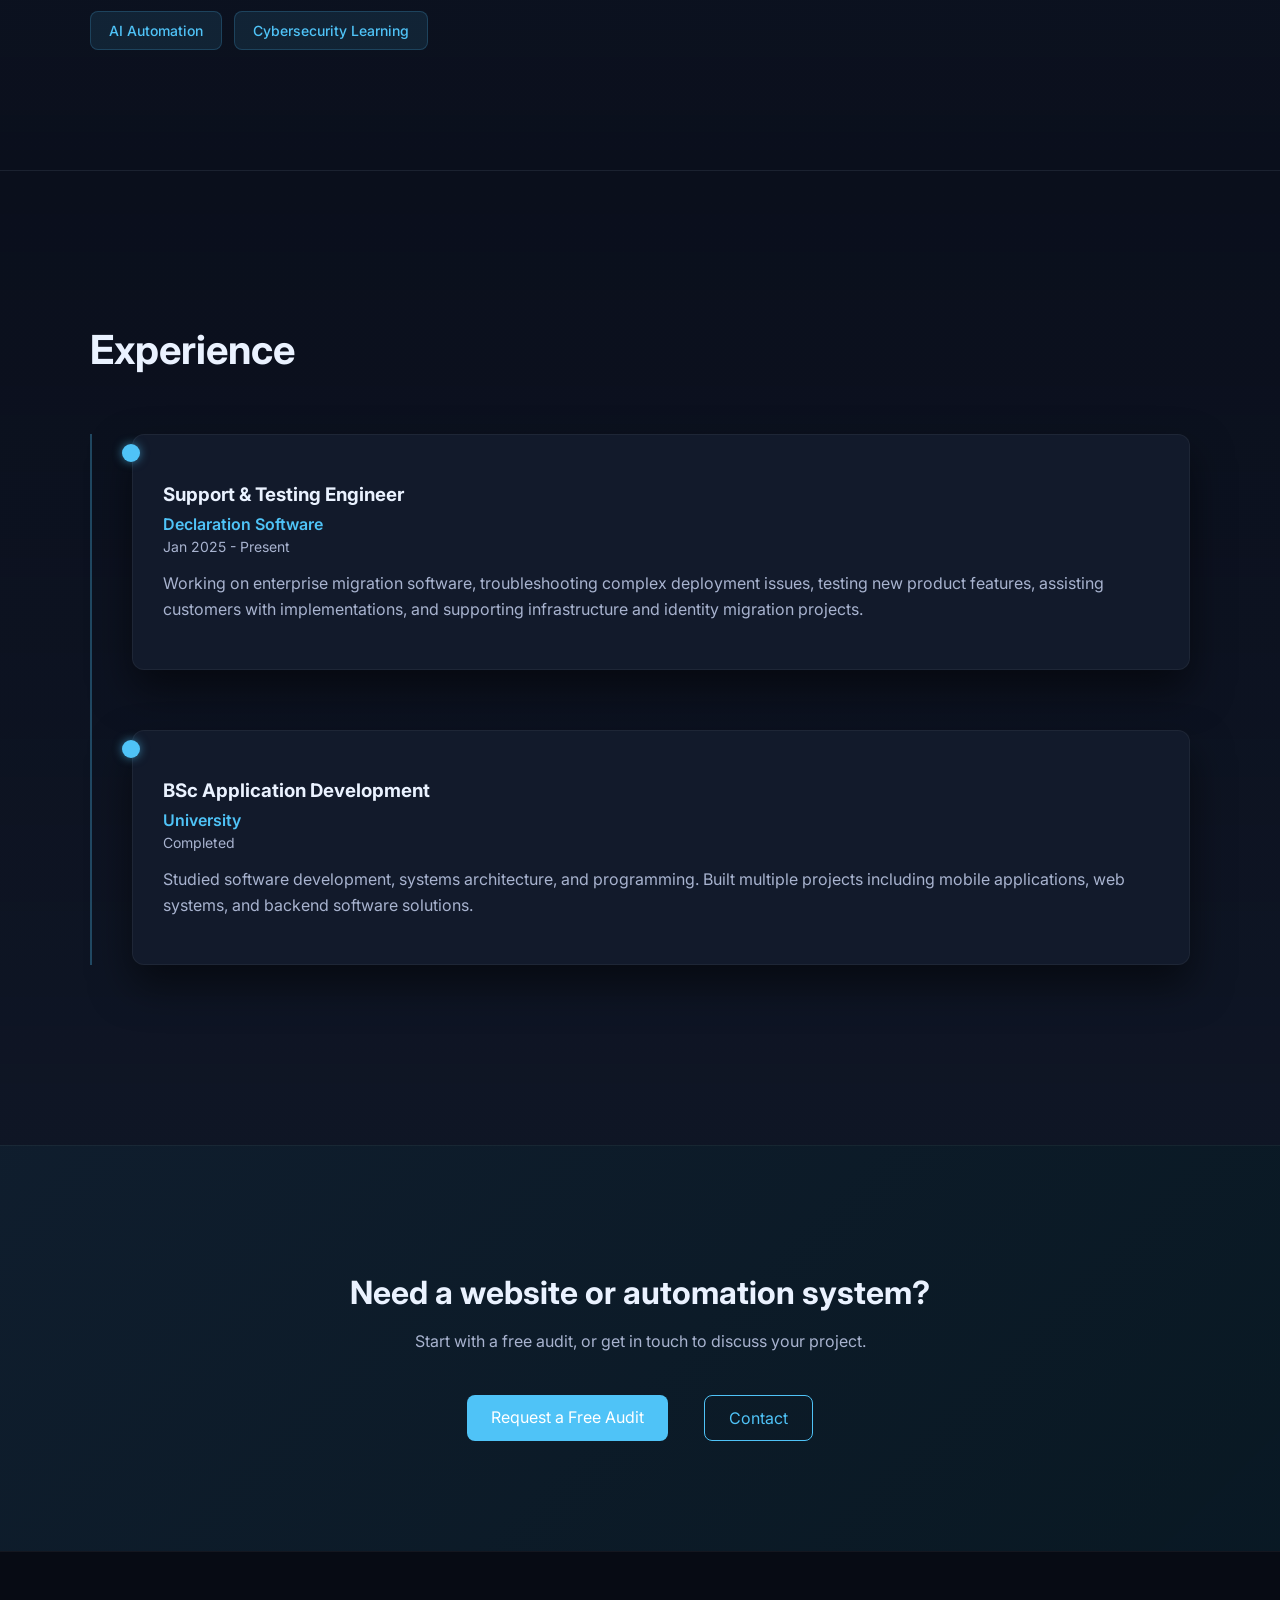
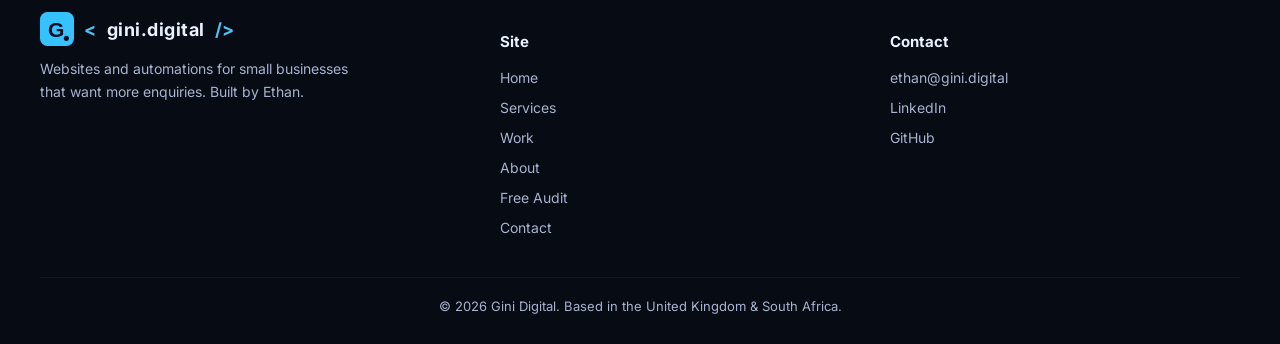
==== commit 3e7082c5: "Fix missing stylesheet link on Services/Work/About/Contact pages A regex used to swap the favicon bl" ====
--- a/about/index.html
+++ b/about/index.html
@@ -31,6 +31,8 @@
     <link rel="icon" type="image/png" sizes="32x32" href="/images/favicon-32.png" />
     <link rel="icon" type="image/png" sizes="16x16" href="/images/favicon-16.png" />
     <link rel="apple-touch-icon" href="/images/icon-512.png" />
+
+    <link rel="stylesheet" href="/CSS/style.css" />
 
     <link rel="preconnect" href="https://fonts.googleapis.com" />
     <link
--- a/CSS/style.css
+++ b/CSS/style.css
@@ -0,0 +1,1679 @@
+:root {
+  --primary: #4fc3f7;
+  --secondary: #00d1b2;
+
+  --bg: #0a0f1c;
+  --card: #121a2b;
+
+  --text: #eaf2ff;
+  --muted: #a8b3cf;
+
+  font-family: Inter, sans-serif;
+}
+
+body {
+  background: var(--bg);
+  color: var(--text);
+  margin: 0;
+}
+
+.main-header {
+  position: fixed;
+  top: 0;
+  width: 100%;
+  z-index: 1000;
+
+  background: rgba(10, 15, 28, 0.75);
+
+  backdrop-filter: blur(12px);
+
+  border-bottom: 1px solid rgba(255, 255, 255, 0.05);
+
+  transition: all 0.3s ease;
+}
+
+.main-header.scrolled {
+  background: rgba(10, 15, 28, 0.95);
+
+  box-shadow: 0 5px 30px rgba(0, 0, 0, 0.3);
+}
+
+.nav-container {
+  max-width: 1200px;
+  margin: auto;
+
+  display: flex;
+  align-items: center;
+  justify-content: space-between;
+
+  padding: 18px 20px;
+}
+
+.logo {
+  display: flex;
+  align-items: center;
+  gap: 10px;
+
+  font-weight: 700;
+  font-size: 18px;
+
+  letter-spacing: 0.5px;
+
+  color: var(--text);
+  text-decoration: none;
+}
+
+.logo-icon {
+  width: 28px;
+  height: 28px;
+  flex-shrink: 0;
+}
+
+.footer-brand .logo-icon {
+  width: 34px;
+  height: 34px;
+}
+
+.logo-code {
+  color: var(--primary);
+}
+
+.nav-menu {
+  display: flex;
+  gap: 40px;
+
+  list-style: none;
+}
+
+.nav-link {
+  position: relative;
+
+  text-decoration: none;
+
+  color: var(--muted);
+
+  font-weight: 500;
+
+  transition: all 0.25s ease;
+}
+
+.nav-link:hover {
+  color: var(--text);
+}
+
+.nav-link::after {
+  content: "";
+
+  position: absolute;
+
+  left: 0;
+  bottom: -6px;
+
+  width: 0%;
+  height: 2px;
+
+  background: var(--primary);
+
+  transition: width 0.3s ease;
+}
+
+.nav-link:hover::after {
+  width: 100%;
+}
+
+.nav-link.active {
+  color: var(--primary);
+}
+
+.nav-button {
+  padding: 10px 20px;
+
+  border-radius: 8px;
+
+  background: var(--primary);
+
+  color: white;
+
+  text-decoration: none;
+
+  font-weight: 600;
+
+  transition: all 0.3s ease;
+}
+
+.nav-button:hover {
+  transform: translateY(-2px);
+
+  box-shadow: 0 10px 20px rgba(79, 195, 247, 0.35);
+}
+
+.nav-container {
+  display: flex;
+  justify-content: space-between;
+  max-width: 1200px;
+  margin: auto;
+}
+
+.nav-link {
+  margin-left: 20px;
+  color: var(--muted);
+  text-decoration: none;
+}
+
+.hero-section {
+  min-height: 100vh;
+
+  display: flex;
+  align-items: center;
+
+  position: relative;
+
+  overflow: hidden;
+}
+
+.hero-video {
+  position: absolute;
+  top: 0;
+  left: 0;
+  width: 100%;
+  height: 100%;
+  object-fit: cover;
+  z-index: 0;
+}
+
+.hero-overlay {
+  position: absolute;
+  top: 0;
+  left: 0;
+  width: 100%;
+  height: 100%;
+  background: linear-gradient(
+    to right,
+    rgba(10, 15, 28, 0.92) 0%,
+    rgba(10, 15, 28, 0.75) 45%,
+    rgba(10, 15, 28, 0.2) 100%
+  );
+  z-index: 1;
+}
+
+.hero-container {
+  position: relative;
+  z-index: 2;
+
+  max-width: 1200px;
+  width: 100%;
+  margin: auto;
+  padding: 140px 40px 100px;
+
+  display: flex;
+  justify-content: flex-start;
+}
+
+.hero-text-col {
+  max-width: 520px;
+  display: flex;
+  flex-direction: column;
+  gap: 24px;
+}
+
+.hero-name {
+  display: flex;
+  flex-wrap: wrap;
+  align-items: center;
+  gap: 8px;
+  font-family: "Fira Code", monospace;
+  font-size: 42px;
+  margin: 0;
+}
+
+.name-value {
+  color: #53c4f7;
+  font-weight: 600;
+}
+
+.hero-title {
+  color: var(--primary);
+}
+
+.hero-headline {
+  font-size: 42px;
+  font-weight: 700;
+  line-height: 1.25;
+  margin: 0;
+}
+
+.hero-credibility {
+  font-family: "Fira Code", monospace;
+  font-size: 15px;
+  color: var(--muted);
+  margin: 0;
+}
+
+.hero-credibility .name-value {
+  color: #53c4f7;
+  font-weight: 600;
+}
+
+@media (max-width: 768px) {
+  .hero-headline {
+    font-size: 28px;
+  }
+}
+
+.hero-description {
+  max-width: 650px;
+
+  color: var(--muted);
+
+  font-size: 18px;
+
+  line-height: 1.7;
+}
+
+.hero-buttons {
+  display: flex;
+
+  gap: 20px;
+
+  margin-top: 20px;
+
+  flex-wrap: wrap;
+
+  justify-content: center;
+}
+
+.btn-primary {
+  background: var(--primary);
+  padding: 12px 24px;
+  color: white;
+  text-decoration: none;
+  margin: 10px;
+  border-radius: 8px;
+}
+
+.btn-secondary {
+  border: 1px solid var(--primary);
+  padding: 12px 24px;
+  color: var(--primary);
+  text-decoration: none;
+  margin: 10px;
+  border-radius: 8px;
+}
+
+.section {
+  padding: 100px 20px;
+  max-width: 1000px;
+  margin: auto;
+}
+
+.skills {
+  display: grid;
+  gap: 20px;
+}
+
+.skill-bar {
+  background: #1e293b;
+  height: 8px;
+  border-radius: 5px;
+}
+
+.skill-progress {
+  background: var(--primary);
+  height: 100%;
+  width: 0%;
+}
+
+.project-card {
+  background: var(--card);
+  padding: 20px;
+  border-radius: 10px;
+  margin-top: 20px;
+}
+
+.loader-screen {
+  position: fixed;
+  width: 100%;
+  height: 100%;
+  background: #020617;
+  display: flex;
+  align-items: center;
+  justify-content: center;
+}
+
+.loader-content {
+  display: flex;
+  flex-direction: column;
+  align-items: center;
+  gap: 18px;
+}
+
+.loader-icon {
+  width: 48px;
+  height: 48px;
+}
+
+.loader-spinner {
+  width: 50px;
+  height: 50px;
+  border: 3px solid #333;
+  border-top: 3px solid var(--primary);
+  border-radius: 50%;
+  animation: spin 1s linear infinite;
+}
+
+@keyframes spin {
+  to {
+    transform: rotate(360deg);
+  }
+}
+.about-section {
+  padding: 120px 20px;
+
+  background: linear-gradient(
+    180deg,
+    rgba(10, 15, 28, 0) 0%,
+    rgba(18, 26, 43, 0.6) 100%
+  );
+
+  border-top: 1px solid rgba(255, 255, 255, 0.05);
+}
+
+.about-container {
+  max-width: 1200px;
+
+  margin: auto;
+
+  display: grid;
+
+  grid-template-columns: 1.4fr 1fr;
+
+  gap: 60px;
+
+  align-items: center;
+}
+
+.section-title {
+  font-size: 40px;
+
+  margin-bottom: 30px;
+}
+
+.about-description {
+  color: var(--muted);
+
+  line-height: 1.8;
+
+  font-size: 17px;
+}
+
+.about-stats {
+  display: flex;
+
+  gap: 40px;
+
+  margin-top: 40px;
+}
+
+.stat h3 {
+  font-size: 28px;
+
+  color: var(--primary);
+
+  margin-bottom: 5px;
+}
+
+.stat p {
+  font-size: 14px;
+
+  color: var(--muted);
+}
+
+.about-card {
+  background: var(--card);
+
+  padding: 40px;
+
+  border-radius: 14px;
+
+  border: 1px solid rgba(255, 255, 255, 0.05);
+
+  box-shadow: 0 20px 40px rgba(0, 0, 0, 0.4);
+}
+
+.about-card h3 {
+  margin-bottom: 20px;
+}
+
+.about-card ul {
+  list-style: none;
+
+  padding: 0;
+}
+
+.about-card li {
+  padding: 10px 0;
+
+  border-bottom: 1px solid rgba(255, 255, 255, 0.05);
+
+  color: var(--muted);
+}
+
+.about-card li:last-child {
+  border-bottom: none;
+}
+
+@media (max-width: 900px) {
+  .about-container {
+    grid-template-columns: 1fr;
+  }
+
+  .about-stats {
+    justify-content: space-between;
+  }
+}
+
+.skills-section {
+  padding: 120px 20px;
+
+  border-top: 1px solid rgba(255, 255, 255, 0.05);
+
+  background: linear-gradient(
+    180deg,
+    rgba(18, 26, 43, 0.6) 0%,
+    rgba(10, 15, 28, 1) 100%
+  );
+}
+
+.skills-container {
+  max-width: 1100px;
+
+  margin: auto;
+}
+
+.skills-card {
+  background: var(--card);
+
+  padding: 50px;
+
+  border-radius: 14px;
+
+  border: 1px solid rgba(255, 255, 255, 0.05);
+
+  box-shadow: 0 30px 60px rgba(0, 0, 0, 0.5);
+}
+
+.skills-grid {
+  display: grid;
+
+  grid-template-columns: 1fr 1fr;
+
+  gap: 30px;
+}
+
+.skill-item {
+  transition: all 0.3s ease;
+}
+
+.skill-item:hover {
+  transform: translateY(-3px);
+}
+
+.skill-header {
+  display: flex;
+
+  justify-content: space-between;
+
+  margin-bottom: 10px;
+
+  font-weight: 600;
+}
+
+.skill-percent {
+  color: var(--primary);
+}
+
+.skill-bar {
+  height: 8px;
+
+  background: #1f2a40;
+
+  border-radius: 6px;
+
+  overflow: hidden;
+}
+
+.skill-progress {
+  height: 100%;
+
+  width: 0%;
+
+  background: linear-gradient(90deg, var(--primary), var(--secondary));
+
+  transition: width 1.5s ease;
+}
+
+@media (max-width: 900px) {
+  .skills-grid {
+    grid-template-columns: 1fr;
+  }
+}
+
+.experience-section {
+  padding: 120px 20px;
+
+  background: linear-gradient(
+    180deg,
+    rgba(10, 15, 28, 1) 0%,
+    rgba(18, 26, 43, 0.6) 100%
+  );
+
+  border-top: 1px solid rgba(255, 255, 255, 0.05);
+}
+
+.experience-container {
+  max-width: 1100px;
+
+  margin: auto;
+}
+
+.timeline {
+  position: relative;
+
+  margin-top: 60px;
+
+  padding-left: 40px;
+
+  border-left: 2px solid rgba(79, 195, 247, 0.3);
+}
+
+.timeline-item {
+  position: relative;
+
+  margin-bottom: 60px;
+
+  opacity: 0;
+
+  transform: translateY(40px);
+
+  transition: all 0.6s ease;
+}
+
+.timeline-item.visible {
+  opacity: 1;
+
+  transform: translateY(0);
+}
+
+.timeline-dot {
+  position: absolute;
+
+  left: -10px;
+
+  top: 10px;
+
+  width: 18px;
+
+  height: 18px;
+
+  background: var(--primary);
+
+  border-radius: 50%;
+
+  box-shadow: 0 0 10px rgba(79, 195, 247, 0.6);
+}
+
+.timeline-card {
+  background: var(--card);
+
+  padding: 30px;
+
+  border-radius: 12px;
+
+  border: 1px solid rgba(255, 255, 255, 0.05);
+
+  box-shadow: 0 20px 40px rgba(0, 0, 0, 0.5);
+}
+
+.timeline-card h3 {
+  margin-bottom: 8px;
+}
+
+.timeline-company {
+  display: block;
+
+  color: var(--primary);
+
+  font-weight: 600;
+
+  margin-bottom: 4px;
+}
+
+.timeline-date {
+  font-size: 14px;
+
+  color: var(--muted);
+
+  margin-bottom: 12px;
+
+  display: block;
+}
+
+.timeline-card p {
+  color: var(--muted);
+
+  line-height: 1.6;
+}
+
+.projects-section {
+  padding: 120px 20px;
+
+  border-top: 1px solid rgba(255, 255, 255, 0.05);
+
+  background: linear-gradient(
+    180deg,
+    rgba(18, 26, 43, 0.6) 0%,
+    rgba(10, 15, 28, 1) 100%
+  );
+}
+
+.projects-container {
+  max-width: 1200px;
+
+  margin: auto;
+}
+
+.projects-grid {
+  display: grid;
+
+  grid-template-columns: repeat(auto-fit, minmax(280px, 1fr));
+
+  gap: 40px;
+
+  margin-top: 60px;
+}
+
+.project-card {
+  background: var(--card);
+
+  padding: 30px;
+
+  border-radius: 14px;
+
+  border: 1px solid rgba(255, 255, 255, 0.05);
+
+  box-shadow: 0 20px 40px rgba(0, 0, 0, 0.5);
+
+  transition: all 0.35s ease;
+
+  position: relative;
+
+  overflow: hidden;
+}
+
+.project-card:hover {
+  transform: translateY(-6px);
+
+  box-shadow: 0 30px 60px rgba(0, 0, 0, 0.7);
+
+  border-color: rgba(79, 195, 247, 0.4);
+}
+
+.project-card::before {
+  content: "";
+
+  position: absolute;
+
+  top: 0;
+  left: 0;
+
+  width: 100%;
+  height: 3px;
+
+  background: linear-gradient(90deg, var(--primary), var(--secondary));
+
+  opacity: 0;
+
+  transition: opacity 0.3s ease;
+}
+
+.project-card:hover::before {
+  opacity: 1;
+}
+
+.project-card h3 {
+  margin-bottom: 10px;
+}
+
+.project-card p {
+  color: var(--muted);
+
+  line-height: 1.6;
+
+  margin-bottom: 20px;
+}
+
+.project-tech {
+  display: flex;
+
+  flex-wrap: wrap;
+
+  gap: 8px;
+
+  margin-bottom: 20px;
+}
+
+.project-tech span {
+  font-size: 12px;
+
+  padding: 5px 10px;
+
+  background: rgba(79, 195, 247, 0.1);
+
+  border: 1px solid rgba(79, 195, 247, 0.2);
+
+  border-radius: 6px;
+
+  color: var(--primary);
+}
+
+.project-links {
+  display: flex;
+
+  gap: 12px;
+}
+
+.project-btn {
+  padding: 8px 14px;
+
+  font-size: 14px;
+
+  border-radius: 6px;
+
+  text-decoration: none;
+
+  color: white;
+
+  background: var(--primary);
+
+  display: flex;
+
+  align-items: center;
+
+  gap: 6px;
+
+  transition: all 0.25s ease;
+}
+
+.project-btn:hover {
+  transform: translateY(-2px);
+
+  box-shadow: 0 8px 20px rgba(79, 195, 247, 0.4);
+}
+
+.project-btn.live {
+  background: var(--secondary);
+}
+
+.fade-in {
+  opacity: 0;
+
+  transform: translateY(40px);
+
+  transition: all 0.7s ease;
+}
+
+.fade-in.visible {
+  opacity: 1;
+
+  transform: translateY(0);
+}
+
+.contact-section {
+  padding: 120px 20px;
+
+  border-top: 1px solid rgba(255, 255, 255, 0.05);
+
+  background: linear-gradient(
+    180deg,
+    rgba(10, 15, 28, 1) 0%,
+    rgba(18, 26, 43, 0.6) 100%
+  );
+}
+
+.contact-container {
+  max-width: 1100px;
+
+  margin: auto;
+}
+
+.contact-grid {
+  display: grid;
+
+  grid-template-columns: 1fr 1fr;
+
+  gap: 60px;
+
+  margin-top: 60px;
+}
+
+.contact-info h3 {
+  margin-bottom: 20px;
+}
+
+.contact-info p {
+  color: var(--muted);
+
+  margin-bottom: 30px;
+
+  line-height: 1.6;
+}
+
+.contact-item {
+  display: flex;
+
+  align-items: center;
+
+  gap: 12px;
+
+  margin-bottom: 16px;
+}
+
+.contact-item i {
+  color: var(--primary);
+
+  font-size: 18px;
+}
+
+.contact-item a {
+  color: var(--text);
+
+  text-decoration: none;
+
+  transition: color 0.2s ease;
+}
+
+.contact-item a:hover {
+  color: var(--primary);
+}
+
+.contact-info.standalone {
+  max-width: 560px;
+  margin: 40px auto 0;
+}
+
+.contact-form-card {
+  background: var(--card);
+
+  padding: 40px;
+
+  border-radius: 14px;
+
+  border: 1px solid rgba(255, 255, 255, 0.05);
+
+  box-shadow: 0 20px 40px rgba(0, 0, 0, 0.5);
+}
+
+.form-group {
+  margin-bottom: 20px;
+}
+
+.form-group input,
+.form-group textarea {
+  width: 100%;
+
+  padding: 12px 14px;
+
+  border-radius: 8px;
+
+  border: 1px solid rgba(255, 255, 255, 0.1);
+
+  background: #0f172a;
+
+  color: white;
+
+  font-family: inherit;
+}
+
+.form-group input:focus,
+.form-group textarea:focus {
+  outline: none;
+
+  border-color: var(--primary);
+}
+
+.contact-button {
+  background: var(--primary);
+
+  color: white;
+
+  padding: 12px 20px;
+
+  border: none;
+
+  border-radius: 8px;
+
+  font-weight: 600;
+
+  cursor: pointer;
+
+  transition: all 0.25s ease;
+}
+
+.contact-button:hover {
+  transform: translateY(-2px);
+
+  box-shadow: 0 10px 20px rgba(79, 195, 247, 0.35);
+}
+
+@media (max-width: 900px) {
+  .contact-grid {
+    grid-template-columns: 1fr;
+  }
+}
+
+/* ============================= */
+/* MOBILE RESPONSIVE STYLES */
+/* ============================= */
+
+/* Tablets */
+@media (max-width: 1024px) {
+  .section-container,
+  .skills-container,
+  .projects-container,
+  .about-container,
+  .contact-container {
+    padding: 0 30px;
+  }
+
+  .hero-name {
+    font-size: 40px;
+  }
+}
+
+/* Mobile */
+@media (max-width: 768px) {
+  /* Hero section */
+
+  .hero-overlay {
+    background: rgba(10, 15, 28, 0.48);
+  }
+
+  .hero-container {
+    justify-content: center;
+    padding: 120px 20px 80px;
+  }
+
+  .hero-text-col {
+    max-width: 100%;
+    text-align: center;
+    align-items: center;
+  }
+
+  .hero-name {
+    font-size: 28px;
+
+    justify-content: center;
+
+    flex-wrap: wrap;
+
+    text-shadow: 0 2px 12px rgba(0, 0, 0, 0.8);
+  }
+
+  .hero-headline {
+    font-size: 28px;
+
+    text-shadow: 0 2px 12px rgba(0, 0, 0, 0.8);
+  }
+
+  .hero-credibility {
+    text-shadow: 0 1px 8px rgba(0, 0, 0, 0.7);
+  }
+
+  .hero-description {
+    font-size: 16px;
+
+    padding: 0 10px;
+
+    text-shadow: 0 1px 8px rgba(0, 0, 0, 0.7);
+  }
+
+  .hero-buttons {
+    flex-direction: column;
+
+    align-items: center;
+
+    gap: 12px;
+  }
+
+  /* About section */
+
+  .about-grid {
+    grid-template-columns: 1fr;
+
+    text-align: center;
+
+    gap: 30px;
+  }
+
+  .about-image {
+    margin: auto;
+  }
+
+  /* Skills */
+
+  .skills-grid {
+    grid-template-columns: 1fr;
+
+    gap: 25px;
+  }
+
+  /* Projects */
+
+  .projects-grid {
+    grid-template-columns: 1fr;
+
+    gap: 30px;
+  }
+
+  /* Contact */
+
+  .contact-grid {
+    grid-template-columns: 1fr;
+
+    gap: 30px;
+  }
+
+  /* Navbar 
+
+  .nav-links {
+    display: none;
+  }
+
+  /* Buttons */
+
+  .btn-primary,
+  .btn-secondary {
+    width: 100%;
+
+    text-align: center;
+  }
+
+  /* Images */
+
+  img {
+    max-width: 100%;
+
+    height: auto;
+  }
+
+  /* General section spacing */
+
+  .section {
+    padding: 80px 20px;
+  }
+}
+
+/* Small phones */
+
+@media (max-width: 480px) {
+  .hero-name {
+    font-size: 24px;
+  }
+
+  .hero-headline {
+    font-size: 24px;
+  }
+
+  .hero-description {
+    font-size: 15px;
+  }
+
+  .section-title {
+    font-size: 26px;
+  }
+}
+
+/* Mobile Navbar */
+
+.menu-toggle {
+  display: none;
+  flex-direction: column;
+  cursor: pointer;
+  gap: 5px;
+}
+
+.menu-toggle span {
+  width: 25px;
+  height: 3px;
+  background: white;
+  display: block;
+  transition: 0.3s;
+}
+
+@media (max-width: 768px) {
+  .menu-toggle {
+    display: flex;
+  }
+
+  .nav-menu {
+    position: absolute;
+    top: 70px;
+    left: 0;
+
+    width: 100%;
+
+    background: rgba(10, 15, 28, 0.95);
+
+    backdrop-filter: blur(10px);
+
+    flex-direction: column;
+    align-items: center;
+
+    gap: 25px;
+
+    padding: 30px 0;
+
+    display: none;
+  }
+
+  .nav-menu.active {
+    display: flex;
+  }
+}
+
+/* ============================= */
+/* SUBPAGE HERO (Services / Work / About / Free Audit / Contact) */
+/* ============================= */
+
+.page-hero {
+  max-width: 1000px;
+  margin: auto;
+  padding: 160px 20px 60px;
+}
+
+.page-hero h1 {
+  font-size: 42px;
+  margin-bottom: 18px;
+}
+
+.page-hero p {
+  color: var(--muted);
+  font-size: 18px;
+  line-height: 1.7;
+  max-width: 700px;
+}
+
+@media (max-width: 768px) {
+  .page-hero {
+    padding: 140px 20px 40px;
+  }
+
+  .page-hero h1 {
+    font-size: 30px;
+  }
+}
+
+/* ============================= */
+/* WHO WE HELP */
+/* ============================= */
+
+.who-section {
+  padding: 100px 20px;
+  border-top: 1px solid rgba(255, 255, 255, 0.05);
+  background: linear-gradient(
+    180deg,
+    rgba(10, 15, 28, 1) 0%,
+    rgba(18, 26, 43, 0.6) 100%
+  );
+}
+
+.who-container {
+  max-width: 1100px;
+  margin: auto;
+}
+
+.who-grid {
+  display: grid;
+  grid-template-columns: repeat(auto-fit, minmax(240px, 1fr));
+  gap: 20px;
+  margin-top: 40px;
+}
+
+.who-item {
+  background: var(--card);
+  border: 1px solid rgba(255, 255, 255, 0.05);
+  border-radius: 10px;
+  padding: 18px 22px;
+  color: var(--muted);
+  font-size: 15px;
+  display: flex;
+  align-items: center;
+  gap: 12px;
+}
+
+.who-item i {
+  color: var(--primary);
+}
+
+/* ============================= */
+/* SERVICE CARDS */
+/* ============================= */
+
+.services-preview-section {
+  padding: 120px 20px;
+  border-top: 1px solid rgba(255, 255, 255, 0.05);
+  background: linear-gradient(
+    180deg,
+    rgba(18, 26, 43, 0.6) 0%,
+    rgba(10, 15, 28, 1) 100%
+  );
+}
+
+.services-preview-container {
+  max-width: 1200px;
+  margin: auto;
+}
+
+.packages-section {
+  padding: 120px 20px;
+  border-top: 1px solid rgba(255, 255, 255, 0.05);
+  background: linear-gradient(
+    180deg,
+    rgba(10, 15, 28, 1) 0%,
+    rgba(18, 26, 43, 0.6) 100%
+  );
+}
+
+.packages-container {
+  max-width: 1200px;
+  margin: auto;
+}
+
+.section-cta {
+  margin-top: 50px;
+  text-align: center;
+}
+
+.section-cta.left {
+  text-align: left;
+  margin-top: 30px;
+}
+
+.services-grid {
+  display: grid;
+  grid-template-columns: repeat(auto-fit, minmax(280px, 1fr));
+  gap: 30px;
+  margin-top: 50px;
+}
+
+.service-card {
+  background: var(--card);
+  border: 1px solid rgba(255, 255, 255, 0.05);
+  border-radius: 14px;
+  padding: 30px;
+  box-shadow: 0 20px 40px rgba(0, 0, 0, 0.4);
+}
+
+.service-card h3 {
+  margin-bottom: 10px;
+}
+
+.service-card > p {
+  color: var(--muted);
+  line-height: 1.6;
+  margin-bottom: 16px;
+}
+
+.service-card ul {
+  list-style: none;
+  padding: 0;
+  margin: 0;
+  display: flex;
+  flex-direction: column;
+  gap: 8px;
+}
+
+.service-card li {
+  color: var(--muted);
+  font-size: 14px;
+  padding-left: 20px;
+  position: relative;
+}
+
+.service-card li::before {
+  content: "✓";
+  position: absolute;
+  left: 0;
+  color: var(--secondary);
+  font-weight: 600;
+}
+
+/* ============================= */
+/* PACKAGE / PRICING CARDS */
+/* ============================= */
+
+.packages-grid {
+  display: grid;
+  grid-template-columns: repeat(auto-fit, minmax(260px, 1fr));
+  gap: 30px;
+  margin-top: 50px;
+}
+
+.package-card {
+  background: var(--card);
+  border: 1px solid rgba(255, 255, 255, 0.05);
+  border-radius: 14px;
+  padding: 34px 30px;
+  box-shadow: 0 20px 40px rgba(0, 0, 0, 0.4);
+  display: flex;
+  flex-direction: column;
+}
+
+.package-card.featured {
+  border-color: rgba(79, 195, 247, 0.5);
+  box-shadow: 0 25px 50px rgba(79, 195, 247, 0.15);
+}
+
+.package-name {
+  font-size: 20px;
+  margin-bottom: 6px;
+}
+
+.package-price {
+  font-size: 24px;
+  color: var(--primary);
+  font-weight: 700;
+  margin-bottom: 20px;
+}
+
+.package-price span {
+  display: block;
+  font-size: 13px;
+  color: var(--muted);
+  font-weight: 400;
+  margin-top: 4px;
+}
+
+.package-card ul {
+  list-style: none;
+  padding: 0;
+  margin: 0 0 24px;
+  display: flex;
+  flex-direction: column;
+  gap: 10px;
+  flex: 1;
+}
+
+.package-card li {
+  color: var(--muted);
+  font-size: 14px;
+  padding-left: 20px;
+  position: relative;
+}
+
+.package-card li::before {
+  content: "✓";
+  position: absolute;
+  left: 0;
+  color: var(--secondary);
+  font-weight: 600;
+}
+
+/* ============================= */
+/* PROCESS STEPS */
+/* ============================= */
+
+.process-section {
+  padding: 120px 20px;
+  border-top: 1px solid rgba(255, 255, 255, 0.05);
+  background: linear-gradient(
+    180deg,
+    rgba(18, 26, 43, 0.6) 0%,
+    rgba(10, 15, 28, 1) 100%
+  );
+}
+
+.process-container {
+  max-width: 1100px;
+  margin: auto;
+}
+
+.process-steps {
+  display: grid;
+  grid-template-columns: repeat(auto-fit, minmax(220px, 1fr));
+  gap: 30px;
+  margin-top: 50px;
+}
+
+.process-step {
+  background: var(--card);
+  border: 1px solid rgba(255, 255, 255, 0.05);
+  border-radius: 14px;
+  padding: 30px;
+}
+
+.process-step .step-number {
+  font-family: "Fira Code", monospace;
+  font-size: 32px;
+  color: var(--primary);
+  font-weight: 600;
+  margin-bottom: 12px;
+}
+
+.process-step h3 {
+  margin-bottom: 8px;
+}
+
+.process-step p {
+  color: var(--muted);
+  font-size: 14px;
+  line-height: 1.6;
+  margin: 0;
+}
+
+/* ============================= */
+/* TECHNICAL BACKGROUND TAG BADGES */
+/* ============================= */
+
+.tech-badges {
+  display: flex;
+  flex-wrap: wrap;
+  gap: 12px;
+  margin-top: 40px;
+}
+
+.tech-badge {
+  font-size: 14px;
+  padding: 10px 18px;
+  background: rgba(79, 195, 247, 0.1);
+  border: 1px solid rgba(79, 195, 247, 0.2);
+  border-radius: 8px;
+  color: var(--primary);
+  font-weight: 500;
+}
+
+/* ============================= */
+/* CTA SECTIONS (Free Audit / Contact) */
+/* ============================= */
+
+.cta-section {
+  padding: 100px 20px;
+  text-align: center;
+  border-top: 1px solid rgba(255, 255, 255, 0.05);
+  background: linear-gradient(
+    135deg,
+    rgba(79, 195, 247, 0.08),
+    rgba(0, 209, 178, 0.05)
+  );
+}
+
+.cta-container {
+  max-width: 700px;
+  margin: auto;
+}
+
+.cta-container h2 {
+  font-size: 32px;
+  margin-bottom: 16px;
+}
+
+.cta-container p {
+  color: var(--muted);
+  margin-bottom: 30px;
+  line-height: 1.7;
+}
+
+.btn-row {
+  display: flex;
+  gap: 16px;
+  flex-wrap: wrap;
+  justify-content: center;
+}
+
+/* ============================= */
+/* CHECKLIST (Free Audit page) */
+/* ============================= */
+
+.checklist {
+  list-style: none;
+  padding: 0;
+  margin: 30px 0;
+  display: grid;
+  grid-template-columns: repeat(auto-fit, minmax(220px, 1fr));
+  gap: 16px;
+}
+
+.checklist li {
+  background: var(--card);
+  border: 1px solid rgba(255, 255, 255, 0.05);
+  border-radius: 10px;
+  padding: 16px 20px;
+  color: var(--muted);
+  font-size: 15px;
+  display: flex;
+  align-items: center;
+  gap: 10px;
+}
+
+.checklist li i {
+  color: var(--primary);
+}
+
+/* ============================= */
+/* WORK PAGE PROJECT CATEGORIES */
+/* ============================= */
+
+.work-category h2 {
+  font-size: 26px;
+  margin: 60px 0 10px;
+}
+
+.work-category:first-of-type h2 {
+  margin-top: 20px;
+}
+
+.project-category {
+  display: inline-block;
+  font-size: 12px;
+  text-transform: uppercase;
+  letter-spacing: 0.5px;
+  color: var(--secondary);
+  background: rgba(0, 209, 178, 0.1);
+  border: 1px solid rgba(0, 209, 178, 0.25);
+  padding: 4px 10px;
+  border-radius: 6px;
+  margin-bottom: 14px;
+}
+
+.project-card h4 {
+  font-size: 13px;
+  text-transform: uppercase;
+  letter-spacing: 0.5px;
+  color: var(--primary);
+  margin: 16px 0 6px;
+}
+
+.project-card h4:first-of-type {
+  margin-top: 0;
+}
+
+/* ============================= */
+/* ABOUT PHOTO */
+/* ============================= */
+
+.about-photo {
+  width: 100%;
+  max-width: 220px;
+  border-radius: 14px;
+  border: 1px solid rgba(255, 255, 255, 0.08);
+  box-shadow: 0 20px 40px rgba(0, 0, 0, 0.4);
+  margin-bottom: 30px;
+}
+
+/* ============================= */
+/* SITE FOOTER */
+/* ============================= */
+
+.site-footer {
+  border-top: 1px solid rgba(255, 255, 255, 0.05);
+  background: #070b14;
+  padding: 60px 20px 30px;
+}
+
+.footer-container {
+  max-width: 1200px;
+  margin: auto;
+  display: grid;
+  grid-template-columns: 1.2fr 1fr 1fr;
+  gap: 40px;
+}
+
+.footer-brand p {
+  color: var(--muted);
+  font-size: 14px;
+  line-height: 1.6;
+  margin-top: 12px;
+  max-width: 320px;
+}
+
+.footer-col h4 {
+  font-size: 15px;
+  margin-bottom: 16px;
+  color: var(--text);
+}
+
+.footer-col ul {
+  list-style: none;
+  padding: 0;
+  margin: 0;
+  display: flex;
+  flex-direction: column;
+  gap: 10px;
+}
+
+.footer-col a {
+  color: var(--muted);
+  text-decoration: none;
+  font-size: 14px;
+}
+
+.footer-col a:hover {
+  color: var(--primary);
+}
+
+.footer-bottom {
+  max-width: 1200px;
+  margin: 40px auto 0;
+  padding-top: 20px;
+  border-top: 1px solid rgba(255, 255, 255, 0.05);
+  color: var(--muted);
+  font-size: 13px;
+  text-align: center;
+}
+
+@media (max-width: 900px) {
+  .footer-container {
+    grid-template-columns: 1fr;
+    gap: 30px;
+  }
+}
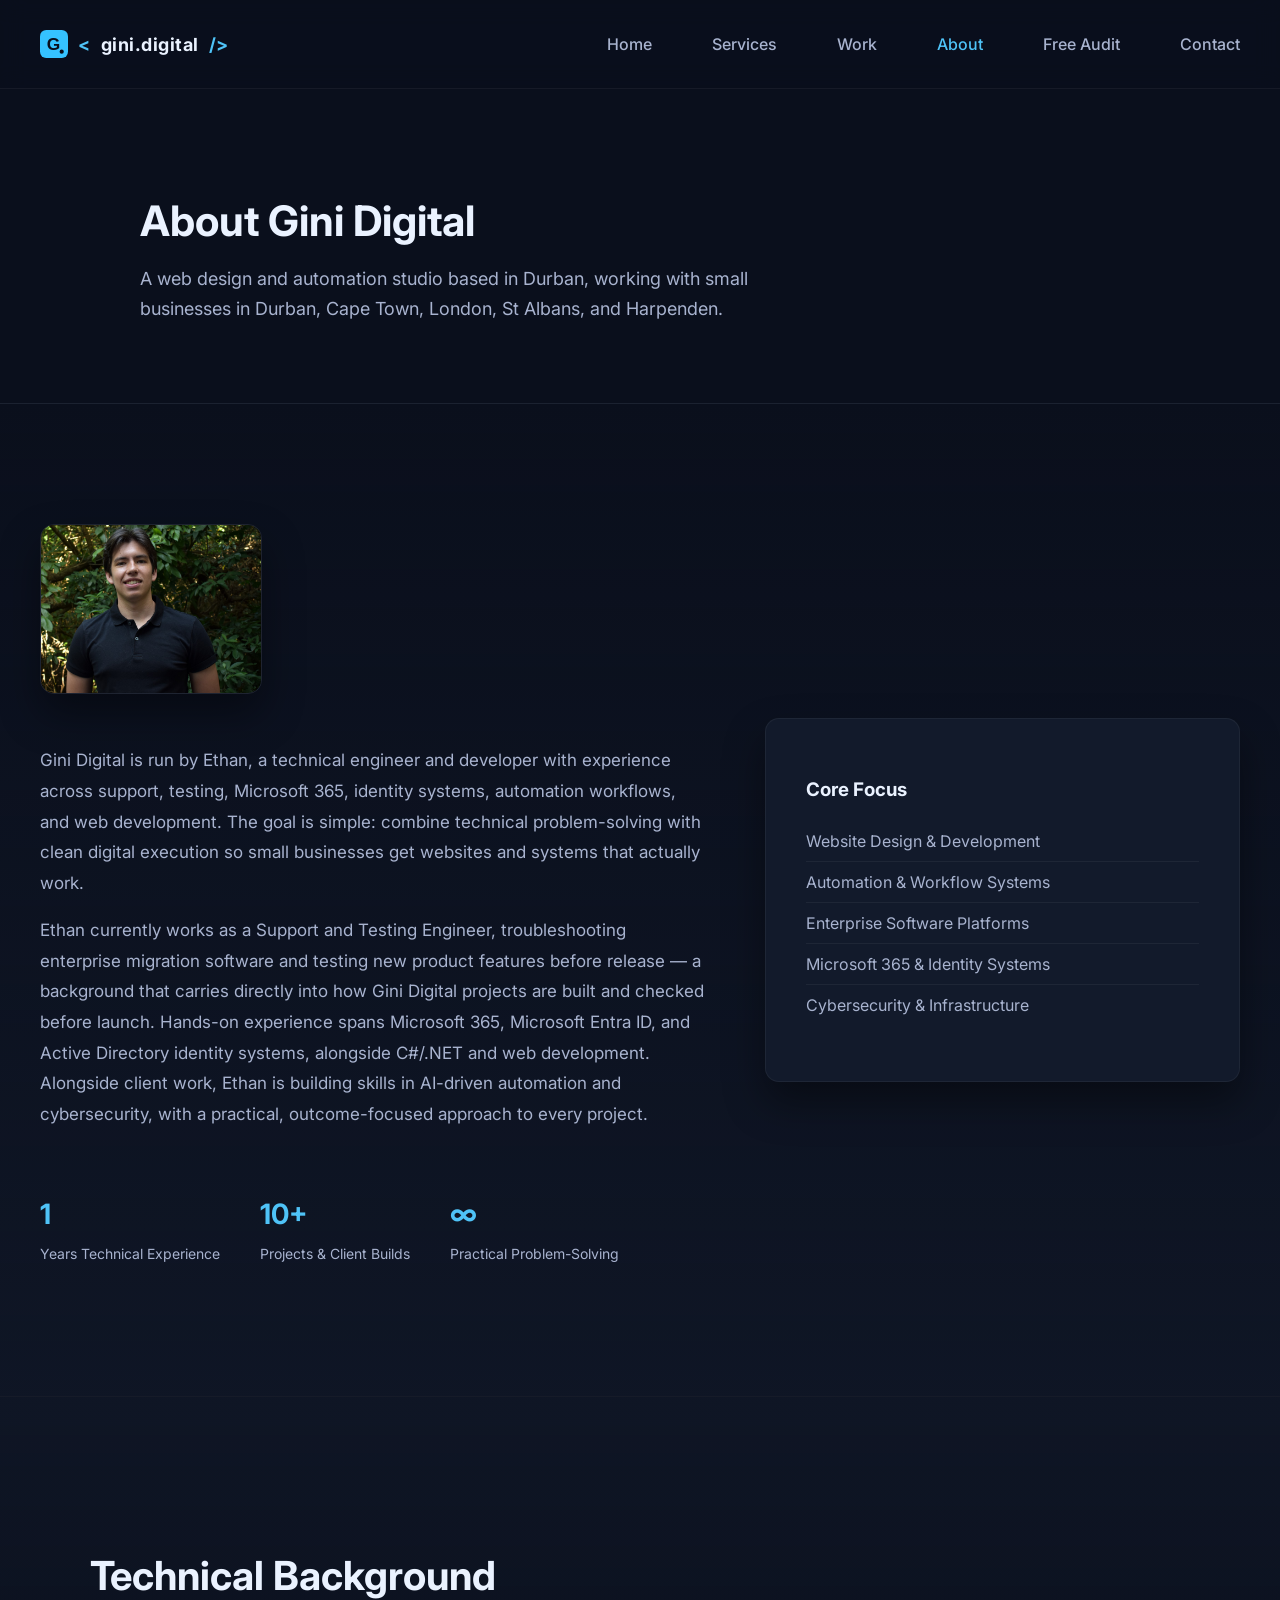
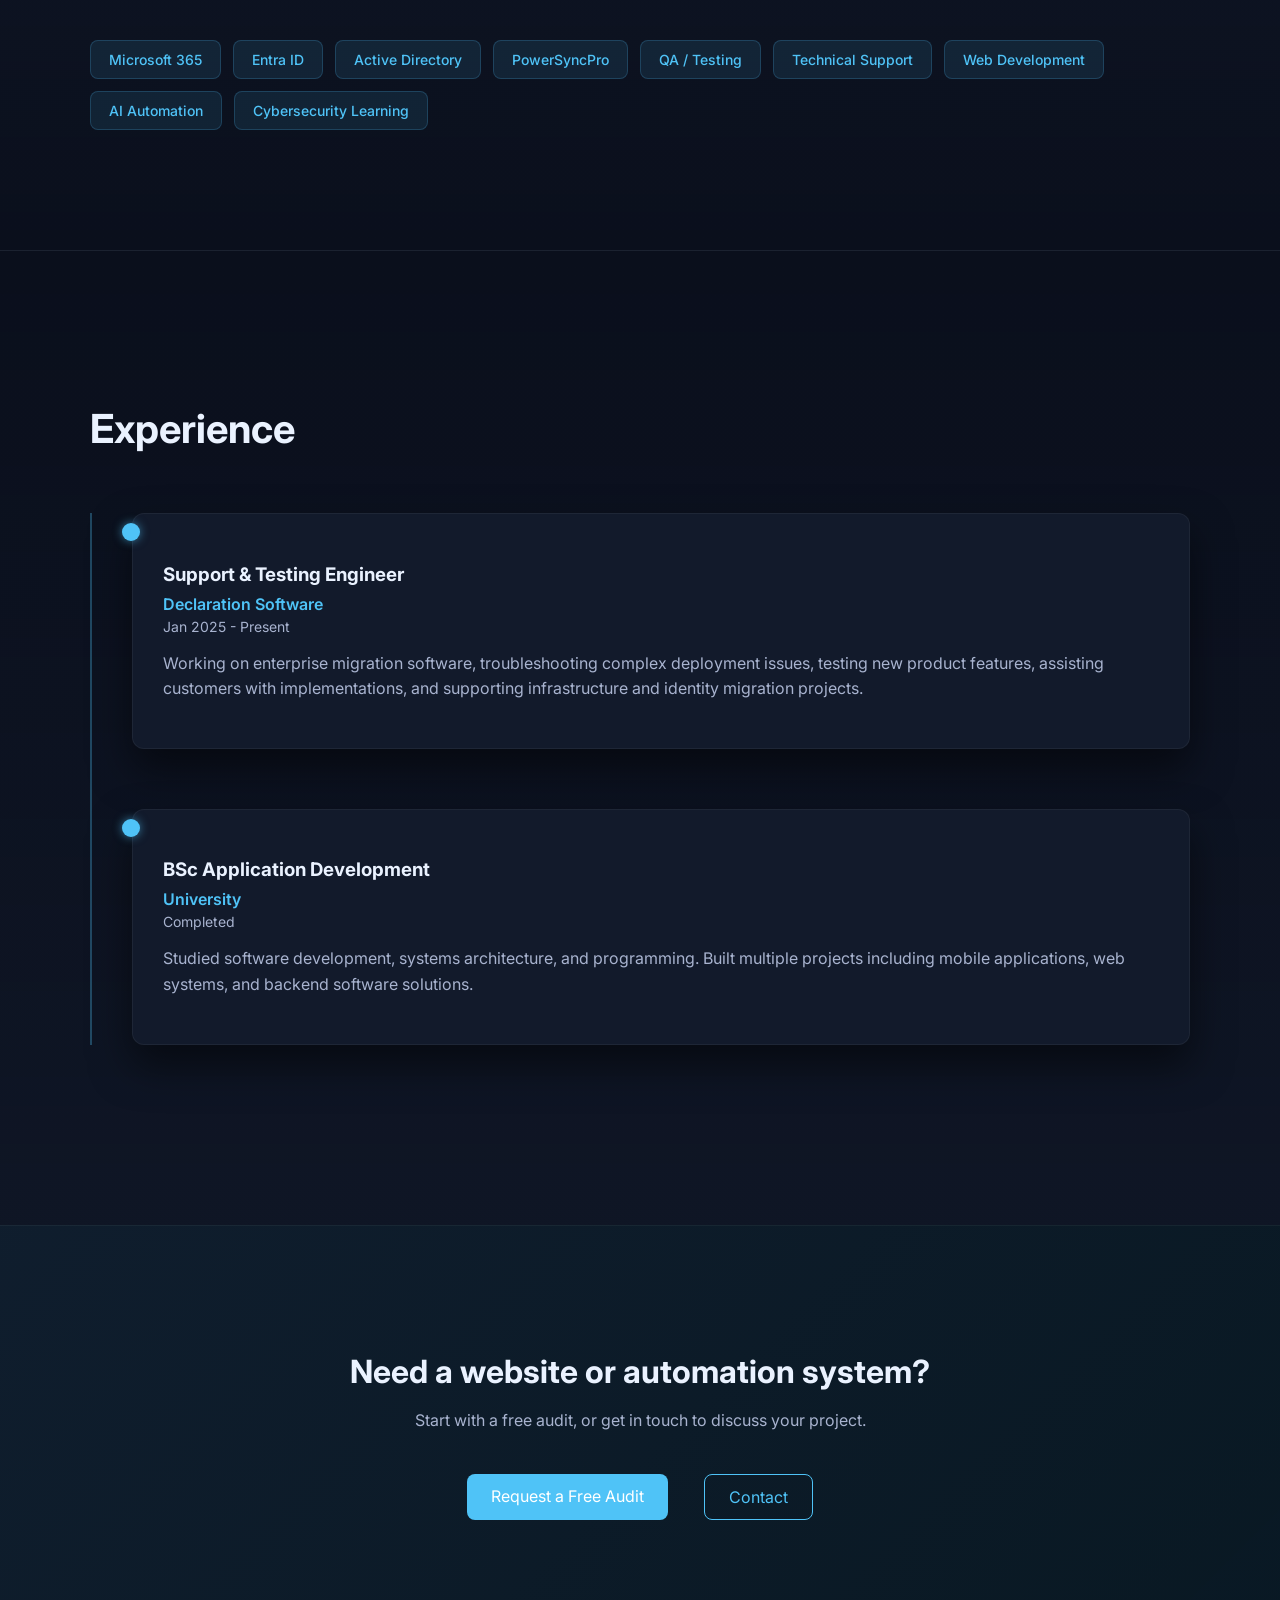
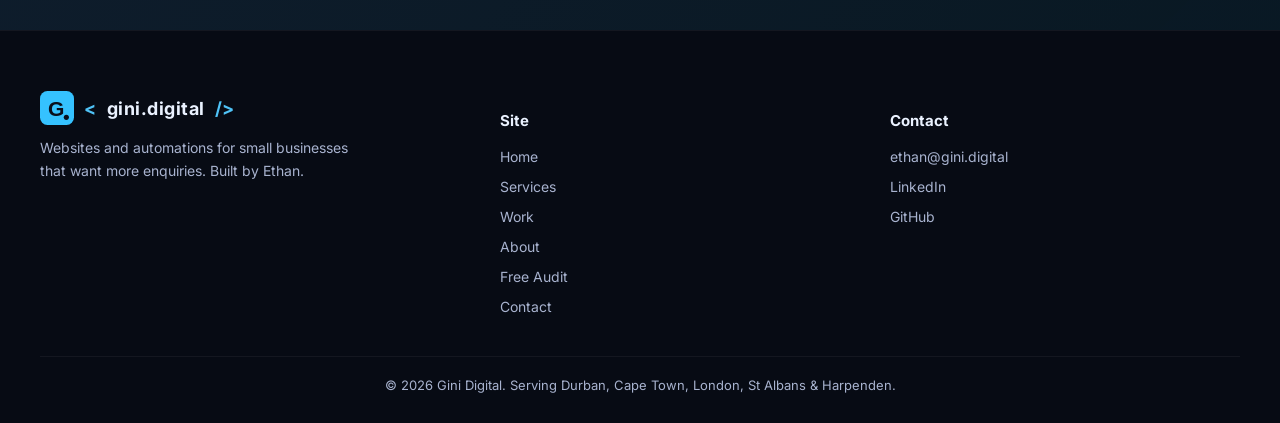
==== commit 7a277dcc: "Local SEO pass: target Durban/Cape Town/UK service-area keywords Rewrites titles (under 60 chars, on" ====
--- a/about/index.html
+++ b/about/index.html
@@ -4,9 +4,9 @@
   <head>
     <meta charset="UTF-8" />
     <meta name="viewport" content="width=device-width, initial-scale=1.0" />
-    <title>About Ethan &amp; Gini Digital</title>
-
-    <meta name="description" content="Gini Digital is run by Ethan, a technical engineer and developer focused on practical websites, automation workflows, Microsoft 365, testing, and cybersecurity learning." />
+    <title>About Gini Digital | Web Design Studio in Durban</title>
+
+    <meta name="description" content="Gini Digital is run by Ethan, a Durban-based technical engineer building practical websites and automation for local small businesses." />
 
     <meta name="author" content="Ethan" />
 
@@ -16,15 +16,15 @@
 
     <meta name="theme-color" content="#0A0F1C" />
 
-    <meta property="og:title" content="About Ethan & Gini Digital" />
-    <meta property="og:description" content="Gini Digital is run by Ethan, a technical engineer and developer focused on practical websites, automation workflows, Microsoft 365, testing, and cybersecurity learning." />
+    <meta property="og:title" content="About Gini Digital | Web Design Studio in Durban" />
+    <meta property="og:description" content="Gini Digital is run by Ethan, a Durban-based technical engineer building practical websites and automation for local small businesses." />
     <meta property="og:image" content="https://gini.digital/images/logo-lockup-dark-2x.png" />
     <meta property="og:url" content="https://gini.digital/about/" />
     <meta property="og:type" content="website" />
 
     <meta name="twitter:card" content="summary_large_image" />
-    <meta name="twitter:title" content="About Ethan & Gini Digital" />
-    <meta name="twitter:description" content="Gini Digital is run by Ethan, a technical engineer and developer focused on practical websites, automation workflows, Microsoft 365, testing, and cybersecurity learning." />
+    <meta name="twitter:title" content="About Gini Digital | Web Design Studio in Durban" />
+    <meta name="twitter:description" content="Gini Digital is run by Ethan, a Durban-based technical engineer building practical websites and automation for local small businesses." />
     <meta name="twitter:image" content="https://gini.digital/images/logo-lockup-dark-2x.png" />
 
     <link rel="icon" type="image/svg+xml" href="/images/icon.svg" />
@@ -49,7 +49,7 @@
   <body>
     <div class="loader-screen" id="loader">
       <div class="loader-content">
-        <img src="/images/icon.svg" alt="" class="loader-icon" />
+        <img src="/images/icon.svg" alt="Gini Digital" class="loader-icon" />
         <div class="loader-spinner"></div>
         <div id="loaderPercent">0%</div>
       </div>
@@ -82,7 +82,12 @@
     </header>
 
     <section class="page-hero">
-      <h1>About Ethan &amp; Gini Digital</h1>
+      <h1>About Gini Digital</h1>
+      <p>
+        A web design and automation studio based in Durban, working with
+        small businesses in Durban, Cape Town, London, St Albans, and
+        Harpenden.
+      </p>
     </section>
 
     <section class="about-section">
@@ -276,8 +281,8 @@
       </div>
 
       <div class="footer-bottom">
-        &copy; 2026 Gini Digital. Based in the United Kingdom &amp; South
-        Africa.
+        &copy; 2026 Gini Digital. Serving Durban, Cape Town, London, St Albans
+        &amp; Harpenden.
       </div>
     </footer>
 
--- a/CSS/style.css
+++ b/CSS/style.css
@@ -846,14 +846,20 @@
   margin: auto;
 }
 
-.contact-grid {
-  display: grid;
-
-  grid-template-columns: 1fr 1fr;
-
-  gap: 60px;
+.contact-stack {
+  display: flex;
+  flex-direction: column;
+  align-items: center;
+
+  gap: 50px;
 
   margin-top: 60px;
+}
+
+.contact-stack .contact-form-card,
+.contact-stack .contact-info {
+  width: 100%;
+  max-width: 700px;
 }
 
 .contact-info h3 {
@@ -896,11 +902,6 @@
   color: var(--primary);
 }
 
-.contact-info.standalone {
-  max-width: 560px;
-  margin: 40px auto 0;
-}
-
 .contact-form-card {
   background: var(--card);
 
@@ -911,6 +912,13 @@
   border: 1px solid rgba(255, 255, 255, 0.05);
 
   box-shadow: 0 20px 40px rgba(0, 0, 0, 0.5);
+}
+
+.contact-form-card .hs-form-frame {
+  background: #ffffff;
+  padding: 24px;
+  border-radius: 8px;
+  overflow: hidden;
 }
 
 .form-group {
@@ -966,8 +974,9 @@
 }
 
 @media (max-width: 900px) {
-  .contact-grid {
-    grid-template-columns: 1fr;
+  .contact-stack .contact-form-card,
+  .contact-stack .contact-info {
+    max-width: 100%;
   }
 }
 
@@ -1075,15 +1084,7 @@
     gap: 30px;
   }
 
-  /* Contact */
-
-  .contact-grid {
-    grid-template-columns: 1fr;
-
-    gap: 30px;
-  }
-
-  /* Navbar 
+  /* Navbar
 
   .nav-links {
     display: none;
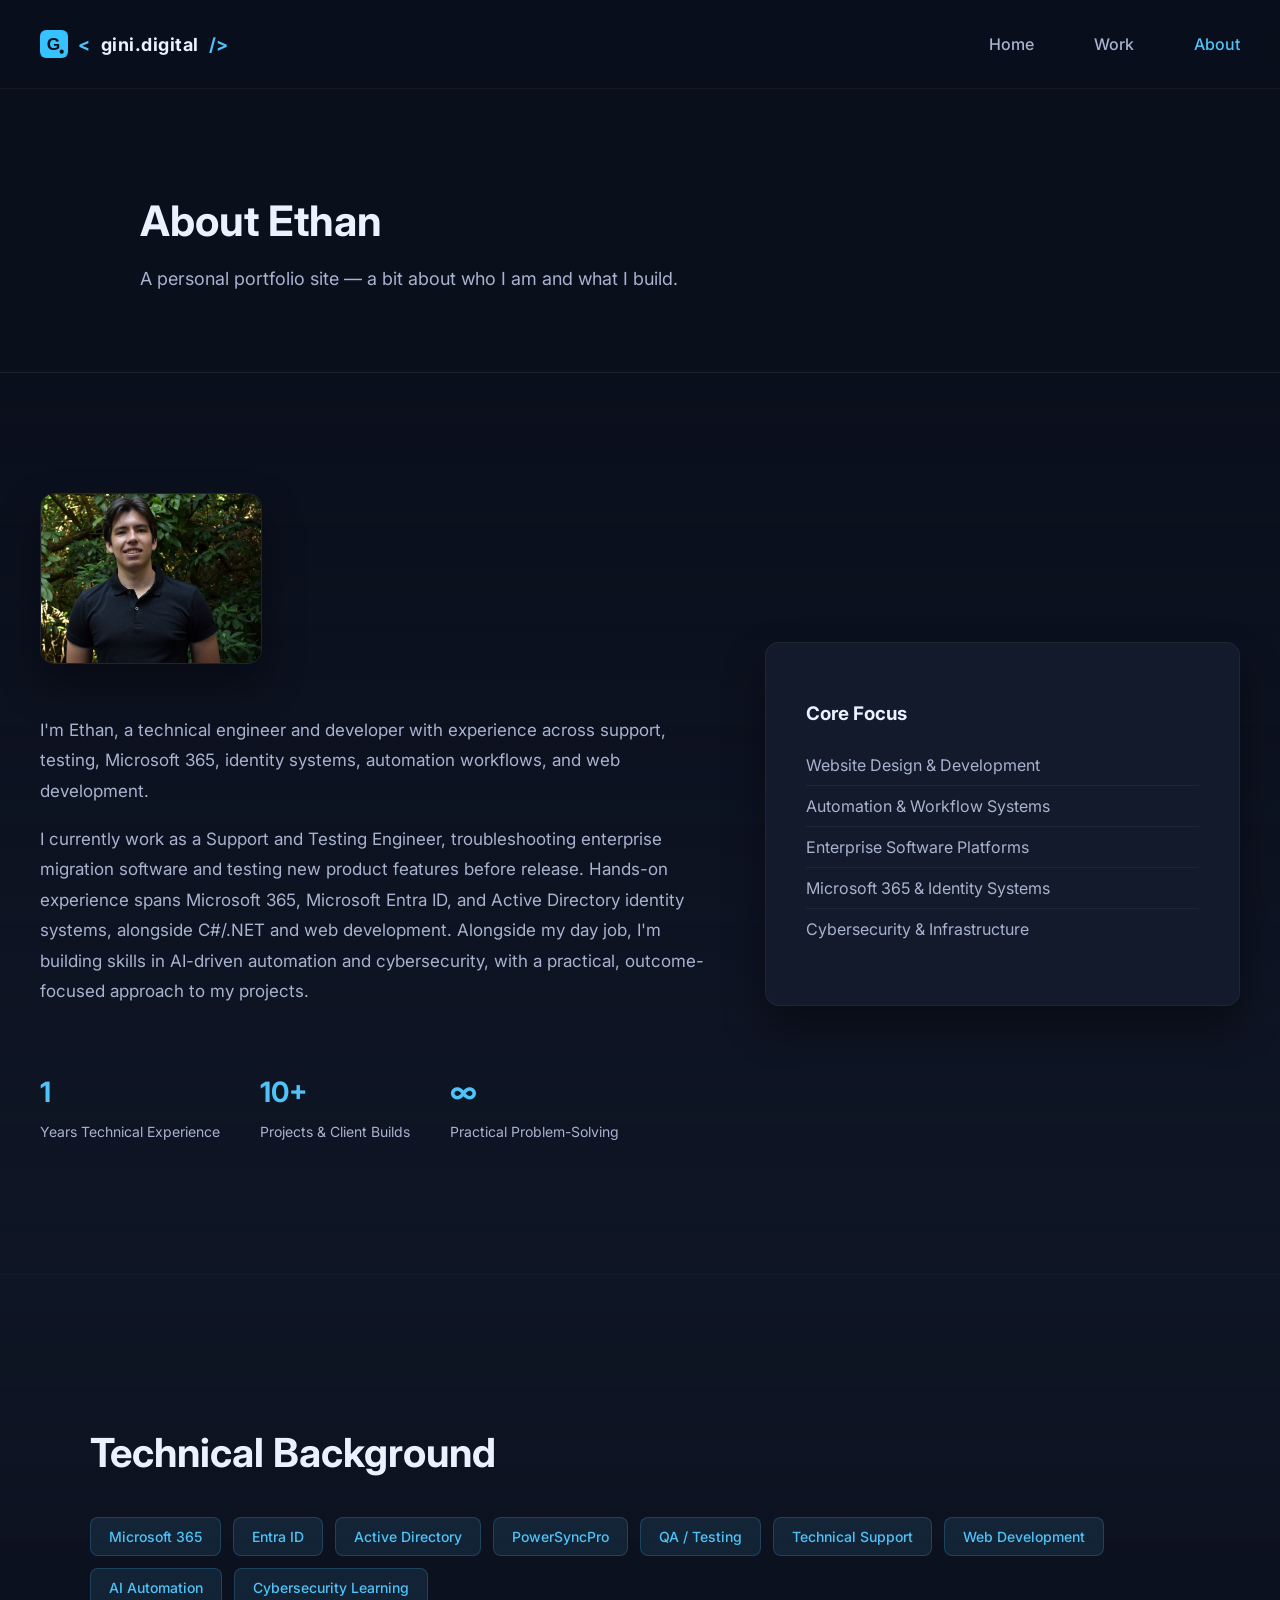
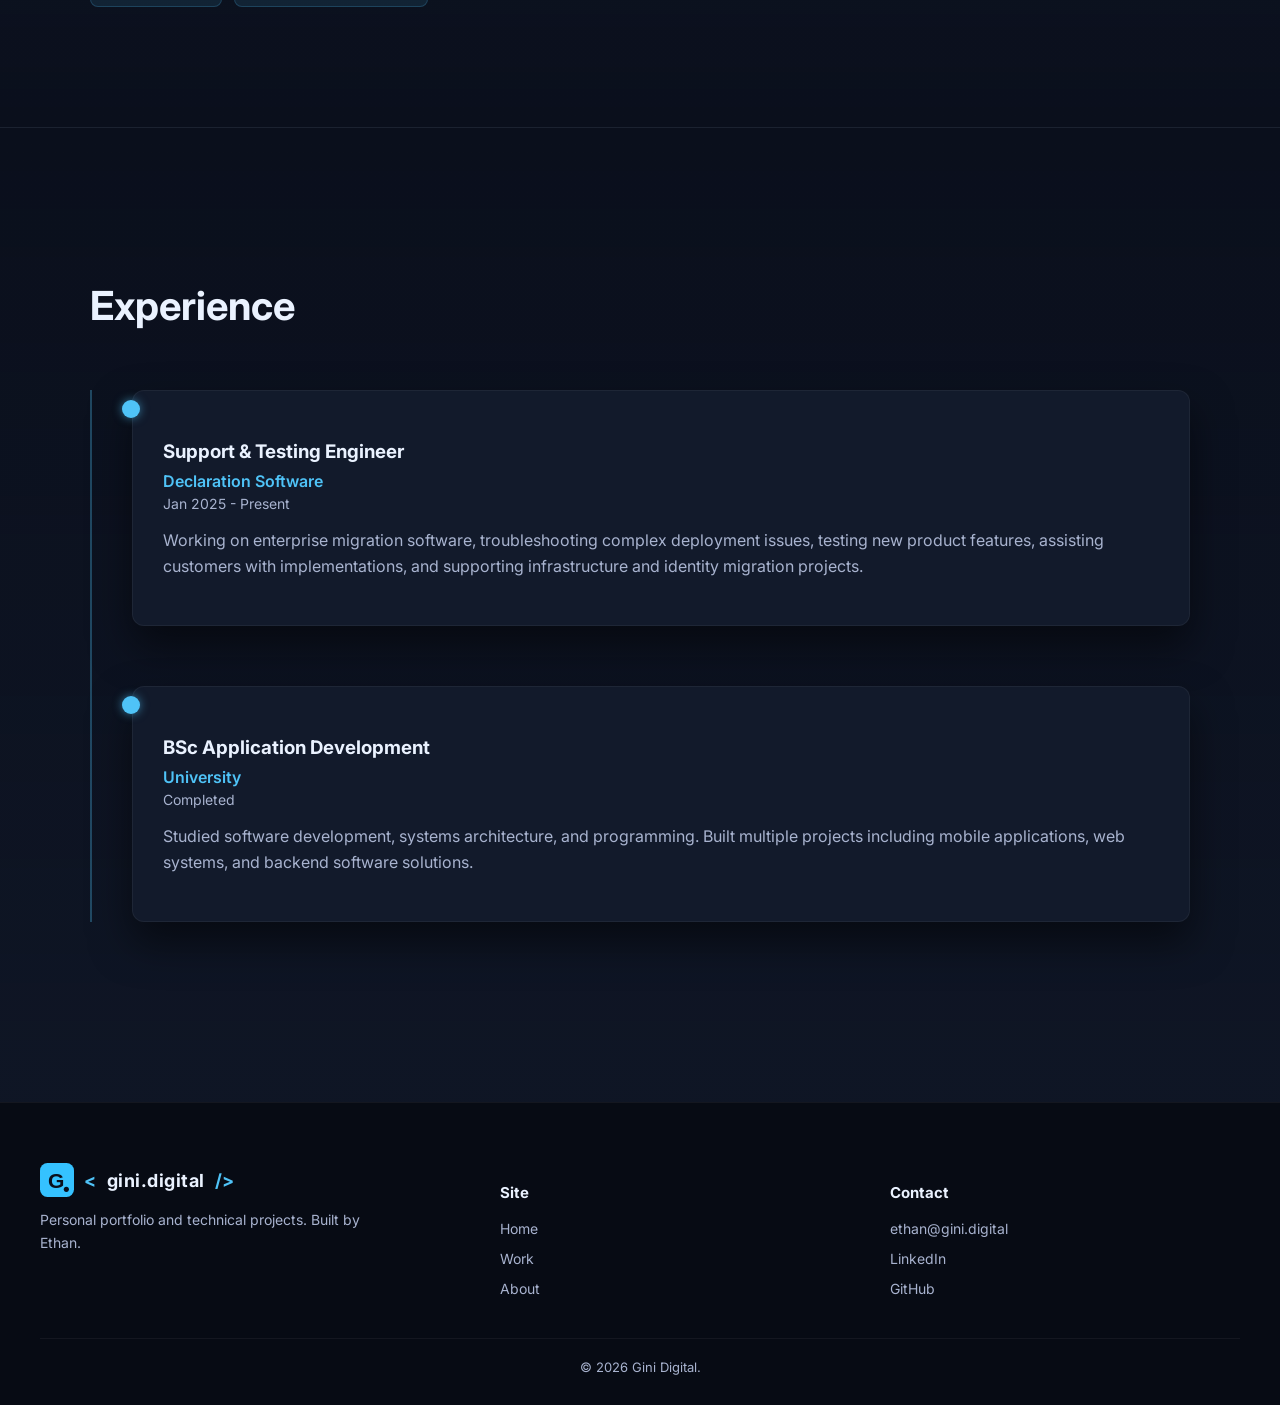
==== commit ae2c16a8: "Temporarily switch site to neutral personal-portfolio mode Comments out (does not delete) every busi" ====
--- a/about/index.html
+++ b/about/index.html
@@ -4,9 +4,14 @@
   <head>
     <meta charset="UTF-8" />
     <meta name="viewport" content="width=device-width, initial-scale=1.0" />
-    <title>About Gini Digital | Web Design Studio in Durban</title>
-
-    <meta name="description" content="Gini Digital is run by Ethan, a Durban-based technical engineer building practical websites and automation for local small businesses." />
+
+    <!-- HIDDEN: original business title — restore later -->
+    <!-- <title>About Gini Digital | Web Design Studio in Durban</title> -->
+    <title>About Ethan | Personal Portfolio</title>
+
+    <!-- HIDDEN: original business meta description — restore later -->
+    <!-- <meta name="description" content="Gini Digital is run by Ethan, a Durban-based technical engineer building practical websites and automation for local small businesses." /> -->
+    <meta name="description" content="A bit about Ethan — a technical engineer and developer, and the person behind the projects on this site." />
 
     <meta name="author" content="Ethan" />
 
@@ -16,15 +21,22 @@
 
     <meta name="theme-color" content="#0A0F1C" />
 
+    <!-- HIDDEN: original business Open Graph / Twitter tags — restore later -->
+    <!--
     <meta property="og:title" content="About Gini Digital | Web Design Studio in Durban" />
     <meta property="og:description" content="Gini Digital is run by Ethan, a Durban-based technical engineer building practical websites and automation for local small businesses." />
+    <meta name="twitter:title" content="About Gini Digital | Web Design Studio in Durban" />
+    <meta name="twitter:description" content="Gini Digital is run by Ethan, a Durban-based technical engineer building practical websites and automation for local small businesses." />
+    -->
+    <meta property="og:title" content="About Ethan | Personal Portfolio" />
+    <meta property="og:description" content="A bit about Ethan — a technical engineer and developer, and the person behind the projects on this site." />
     <meta property="og:image" content="https://gini.digital/images/logo-lockup-dark-2x.png" />
     <meta property="og:url" content="https://gini.digital/about/" />
     <meta property="og:type" content="website" />
 
     <meta name="twitter:card" content="summary_large_image" />
-    <meta name="twitter:title" content="About Gini Digital | Web Design Studio in Durban" />
-    <meta name="twitter:description" content="Gini Digital is run by Ethan, a Durban-based technical engineer building practical websites and automation for local small businesses." />
+    <meta name="twitter:title" content="About Ethan | Personal Portfolio" />
+    <meta name="twitter:description" content="A bit about Ethan — a technical engineer and developer, and the person behind the projects on this site." />
     <meta name="twitter:image" content="https://gini.digital/images/logo-lockup-dark-2x.png" />
 
     <link rel="icon" type="image/svg+xml" href="/images/icon.svg" />
@@ -66,11 +78,14 @@
 
         <ul class="nav-menu">
           <li><a href="/" class="nav-link">Home</a></li>
-          <li><a href="/services/" class="nav-link">Services</a></li>
           <li><a href="/work/" class="nav-link">Work</a></li>
           <li><a href="/about/" class="nav-link active">About</a></li>
+          <!-- HIDDEN: nav links to business pages (Services/Free Audit/Contact) — restore later -->
+          <!--
+          <li><a href="/services/" class="nav-link">Services</a></li>
           <li><a href="/free-audit/" class="nav-link">Free Audit</a></li>
           <li><a href="/contact/" class="nav-link">Contact</a></li>
+          -->
         </ul>
 
            <div class="menu-toggle" id="menuToggle">
@@ -82,12 +97,18 @@
     </header>
 
     <section class="page-hero">
-      <h1>About Gini Digital</h1>
+      <!-- HIDDEN: original business-branded H1 — restore later -->
+      <!-- <h1>About Gini Digital</h1> -->
+      <h1>About Ethan</h1>
+      <!-- HIDDEN: original business-framed intro — restore later -->
+      <!--
       <p>
         A web design and automation studio based in Durban, working with
         small businesses in Durban, Cape Town, London, St Albans, and
         Harpenden.
       </p>
+      -->
+      <p>A personal portfolio site — a bit about who I am and what I build.</p>
     </section>
 
     <section class="about-section">
@@ -99,6 +120,8 @@
             class="about-photo"
           />
 
+          <!-- HIDDEN: original business-framed About paragraphs — restore later -->
+          <!--
           <p class="about-description">
             Gini Digital is run by Ethan, a technical engineer and developer
             with experience across support, testing, Microsoft 365, identity
@@ -119,6 +142,23 @@
             building skills in AI-driven automation and cybersecurity, with a
             practical, outcome-focused approach to every project.
           </p>
+          -->
+          <p class="about-description">
+            I'm Ethan, a technical engineer and developer with experience
+            across support, testing, Microsoft 365, identity systems,
+            automation workflows, and web development.
+          </p>
+
+          <p class="about-description">
+            I currently work as a Support and Testing Engineer,
+            troubleshooting enterprise migration software and testing new
+            product features before release. Hands-on experience spans
+            Microsoft 365, Microsoft Entra ID, and Active Directory identity
+            systems, alongside C#/.NET and web development. Alongside my day
+            job, I'm building skills in AI-driven automation and
+            cybersecurity, with a practical, outcome-focused approach to my
+            projects.
+          </p>
 
           <div class="about-stats">
             <div class="stat">
@@ -217,6 +257,8 @@
       </div>
     </section>
 
+    <!-- HIDDEN: bottom business CTA section (links to hidden pages) — restore later -->
+    <!--
     <section class="cta-section">
       <div class="cta-container">
         <h2>Need a website or automation system?</h2>
@@ -227,6 +269,7 @@
         </div>
       </div>
     </section>
+    -->
 
     <footer class="site-footer">
       <div class="footer-container">
@@ -238,21 +281,28 @@
               >/&gt;</span
             >
           </div>
+          <!-- HIDDEN: original business tagline — restore later -->
+          <!--
           <p>
             Websites and automations for small businesses that want more
             enquiries. Built by Ethan.
           </p>
+          -->
+          <p>Personal portfolio and technical projects. Built by Ethan.</p>
         </div>
 
         <div class="footer-col">
           <h4>Site</h4>
           <ul>
             <li><a href="/">Home</a></li>
-            <li><a href="/services/">Services</a></li>
             <li><a href="/work/">Work</a></li>
             <li><a href="/about/">About</a></li>
+            <!-- HIDDEN: footer links to business pages — restore later -->
+            <!--
+            <li><a href="/services/">Services</a></li>
             <li><a href="/free-audit/">Free Audit</a></li>
             <li><a href="/contact/">Contact</a></li>
+            -->
           </ul>
         </div>
 
@@ -280,10 +330,14 @@
         </div>
       </div>
 
+      <!-- HIDDEN: original business/service-area footer line — restore later -->
+      <!--
       <div class="footer-bottom">
         &copy; 2026 Gini Digital. Serving Durban, Cape Town, London, St Albans
         &amp; Harpenden.
       </div>
+      -->
+      <div class="footer-bottom">&copy; 2026 Gini Digital.</div>
     </footer>
 
     <script src="/JS/main.js"></script>
--- a/CSS/style.css
+++ b/CSS/style.css
@@ -1204,6 +1204,10 @@
   max-width: 700px;
 }
 
+.page-hero p a {
+  color: var(--primary);
+}
+
 @media (max-width: 768px) {
   .page-hero {
     padding: 140px 20px 40px;
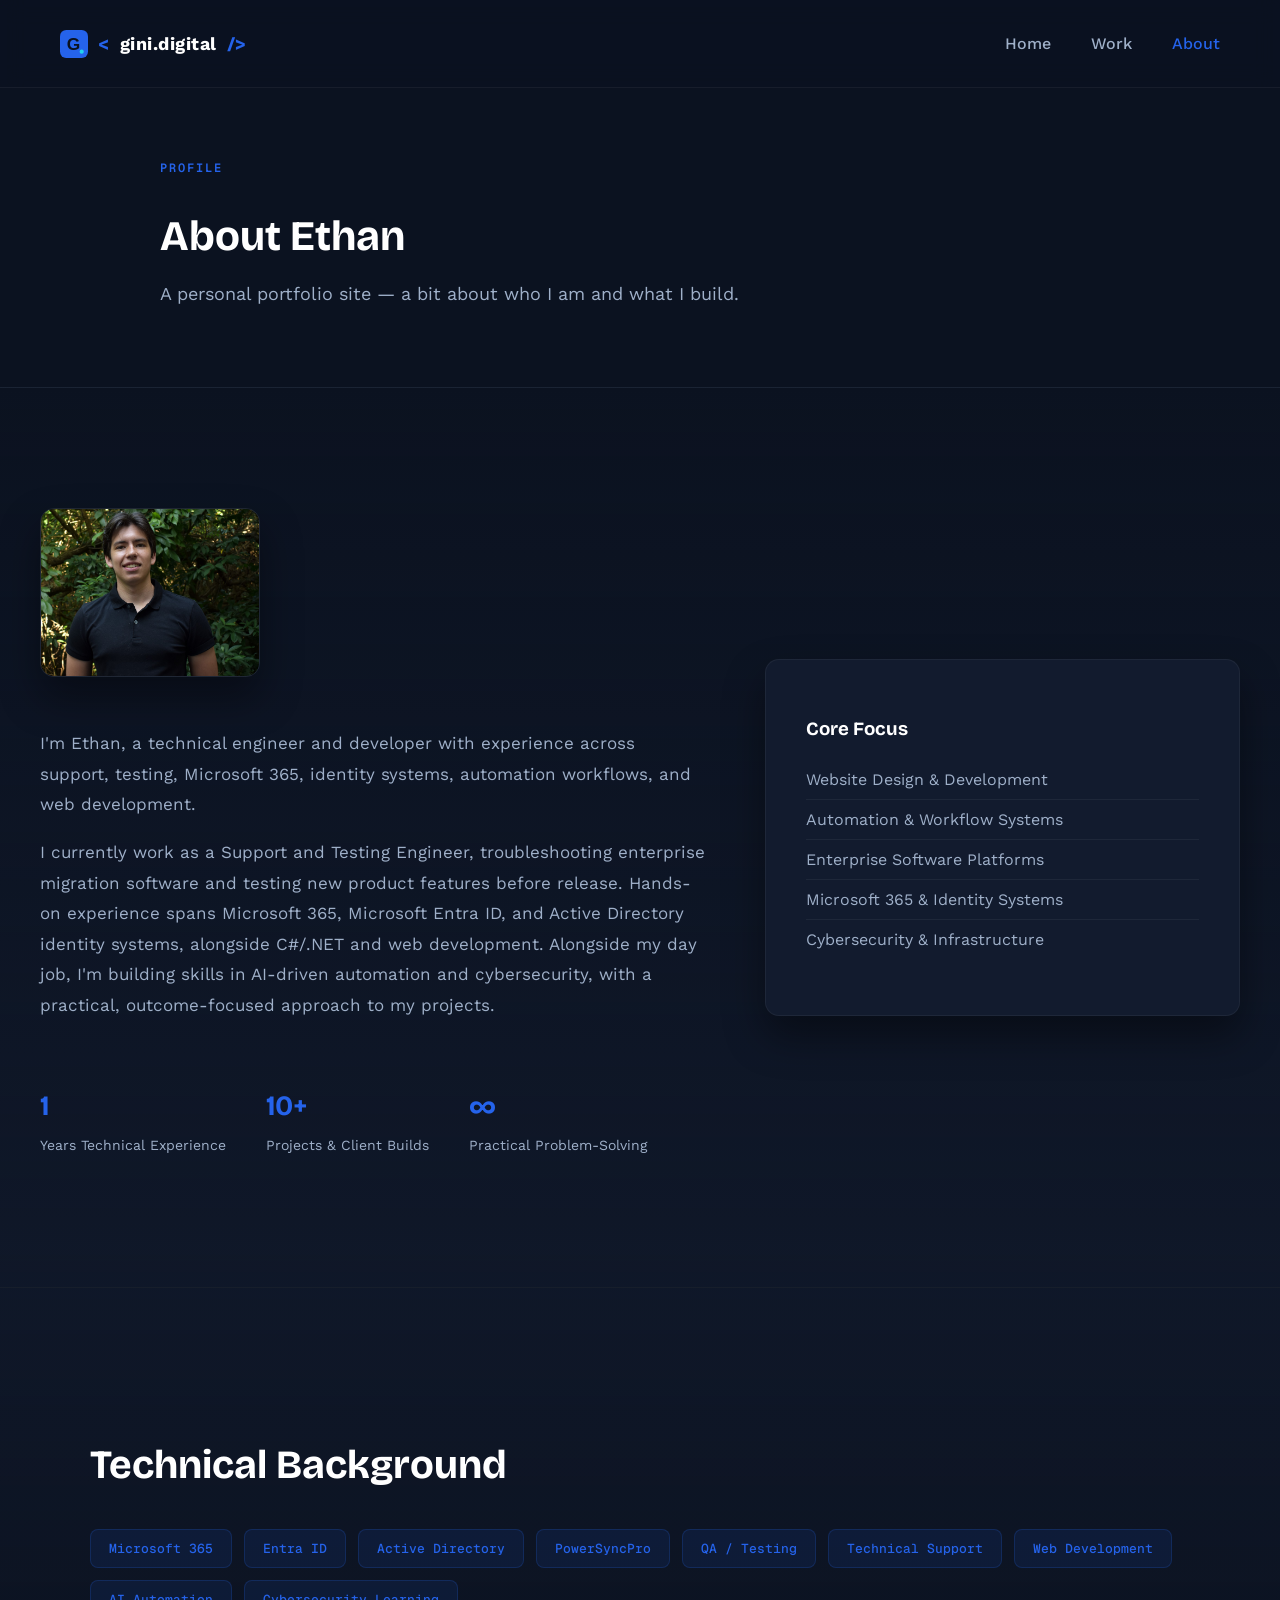
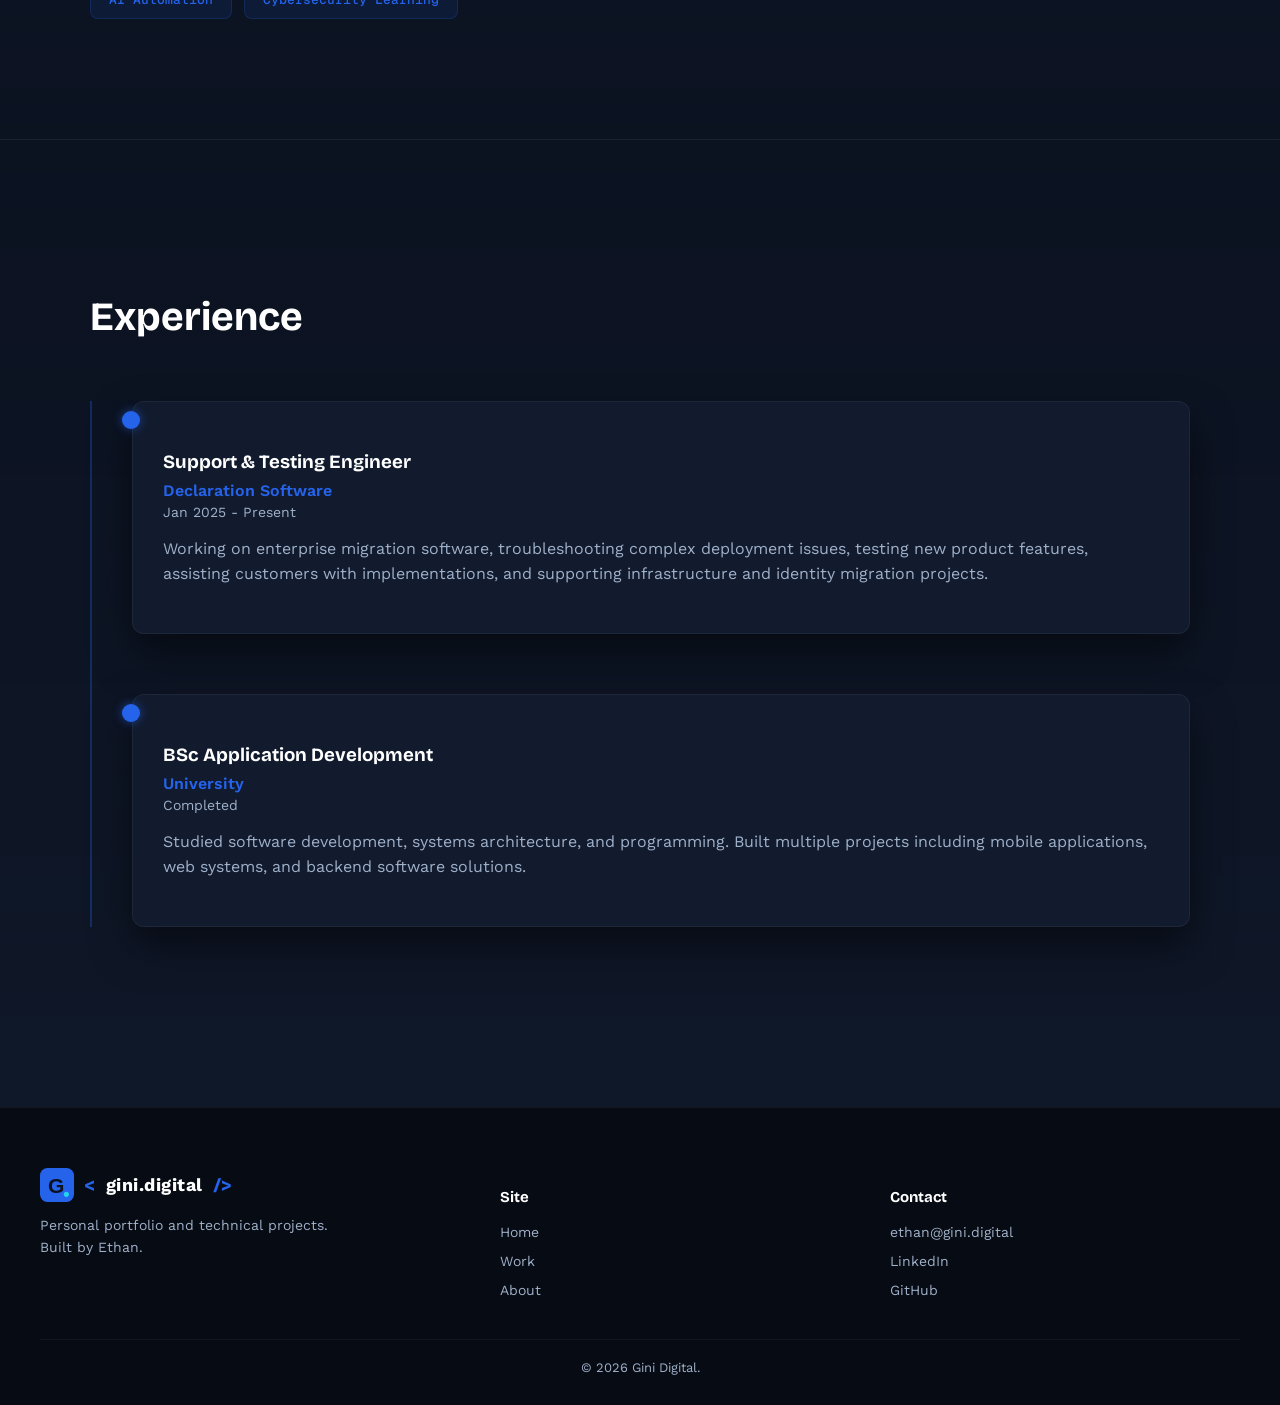
==== commit 9c87003e: "Redesign to locked navy/blue/cyan colour system + new typography Consulted the ui-ux-pro-max design " ====
--- a/about/index.html
+++ b/about/index.html
@@ -19,7 +19,7 @@
 
     <link rel="canonical" href="https://gini.digital/about/" />
 
-    <meta name="theme-color" content="#0A0F1C" />
+    <meta name="theme-color" content="#0B1220" />
 
     <!-- HIDDEN: original business Open Graph / Twitter tags — restore later -->
     <!--
@@ -48,7 +48,7 @@
 
     <link rel="preconnect" href="https://fonts.googleapis.com" />
     <link
-      href="https://fonts.googleapis.com/css2?family=Fira+Code:wght@400;600&family=Inter:wght@400;600;700&display=swap"
+      href="https://fonts.googleapis.com/css2?family=Bricolage+Grotesque:opsz,wght@12..96,400..800&family=Work+Sans:wght@400;500;600;700&family=Geist+Mono:wght@400;500;600;700&display=swap"
       rel="stylesheet"
     />
 
@@ -97,6 +97,7 @@
     </header>
 
     <section class="page-hero">
+      <span class="eyebrow">Profile</span>
       <!-- HIDDEN: original business-branded H1 — restore later -->
       <!-- <h1>About Gini Digital</h1> -->
       <h1>About Ethan</h1>
--- a/CSS/style.css
+++ b/CSS/style.css
@@ -1,20 +1,54 @@
 :root {
-  --primary: #4fc3f7;
-  --secondary: #00d1b2;
-
-  --bg: #0a0f1c;
-  --card: #121a2b;
-
-  --text: #eaf2ff;
-  --muted: #a8b3cf;
-
-  font-family: Inter, sans-serif;
+  --primary: #2563eb; /* Signal Blue — buttons, links, active states, primary brand color */
+  --blue-deep: #1e40af; /* hover/pressed states, small link text needing more contrast */
+  --secondary: #22d3ee; /* Cyan — sparing accent only: one-off highlights, never large fills */
+
+  --bg: #0b1220; /* page background (ink base) */
+  --card: #121b2e; /* card / surface, a step lighter than bg */
+  --border-dark: #1e2a3f; /* card border where more definition is wanted */
+
+  --text: #e8eef7; /* body text on dark */
+  --text-strong: #ffffff; /* headings / emphasis */
+  --muted: #9fb0c9; /* secondary text, captions */
+
+  --success: #16a34a;
+  --warning: #f59e0b;
+  --error: #dc2626;
+
+  font-family: "Work Sans", sans-serif;
+}
+
+* {
+  box-sizing: border-box;
 }
 
 body {
   background: var(--bg);
   color: var(--text);
   margin: 0;
+}
+
+h1,
+h2,
+h3,
+h4,
+.hero-headline,
+.section-title,
+.package-name {
+  font-family: "Bricolage Grotesque", sans-serif;
+  font-weight: 700;
+  color: var(--text-strong);
+}
+
+.eyebrow {
+  display: block;
+  font-family: "Geist Mono", monospace;
+  font-size: 12px;
+  font-weight: 600;
+  letter-spacing: 0.16em;
+  text-transform: uppercase;
+  color: var(--primary);
+  margin-bottom: 10px;
 }
 
 .main-header {
@@ -23,7 +57,7 @@
   width: 100%;
   z-index: 1000;
 
-  background: rgba(10, 15, 28, 0.75);
+  background: rgba(11, 18, 32, 0.75);
 
   backdrop-filter: blur(12px);
 
@@ -33,7 +67,7 @@
 }
 
 .main-header.scrolled {
-  background: rgba(10, 15, 28, 0.95);
+  background: rgba(11, 18, 32, 0.95);
 
   box-shadow: 0 5px 30px rgba(0, 0, 0, 0.3);
 }
@@ -59,7 +93,7 @@
 
   letter-spacing: 0.5px;
 
-  color: var(--text);
+  color: var(--text-strong);
   text-decoration: none;
 }
 
@@ -98,7 +132,7 @@
 }
 
 .nav-link:hover {
-  color: var(--text);
+  color: var(--text-strong);
 }
 
 .nav-link::after {
@@ -112,7 +146,7 @@
   width: 0%;
   height: 2px;
 
-  background: var(--primary);
+  background: linear-gradient(90deg, var(--primary), var(--secondary));
 
   transition: width 0.3s ease;
 }
@@ -144,20 +178,7 @@
 .nav-button:hover {
   transform: translateY(-2px);
 
-  box-shadow: 0 10px 20px rgba(79, 195, 247, 0.35);
-}
-
-.nav-container {
-  display: flex;
-  justify-content: space-between;
-  max-width: 1200px;
-  margin: auto;
-}
-
-.nav-link {
-  margin-left: 20px;
-  color: var(--muted);
-  text-decoration: none;
+  box-shadow: 0 10px 20px rgba(37, 99, 235, 0.35);
 }
 
 .hero-section {
@@ -189,9 +210,9 @@
   height: 100%;
   background: linear-gradient(
     to right,
-    rgba(10, 15, 28, 0.92) 0%,
-    rgba(10, 15, 28, 0.75) 45%,
-    rgba(10, 15, 28, 0.2) 100%
+    rgba(11, 18, 32, 0.92) 0%,
+    rgba(11, 18, 32, 0.75) 45%,
+    rgba(11, 18, 32, 0.2) 100%
   );
   z-index: 1;
 }
@@ -216,18 +237,27 @@
   gap: 24px;
 }
 
+.hero-text-col::before {
+  content: "";
+  display: block;
+  width: 56px;
+  height: 3px;
+  border-radius: 2px;
+  background: linear-gradient(90deg, var(--primary), var(--secondary));
+}
+
 .hero-name {
   display: flex;
   flex-wrap: wrap;
   align-items: center;
   gap: 8px;
-  font-family: "Fira Code", monospace;
+  font-family: "Geist Mono", monospace;
   font-size: 42px;
   margin: 0;
 }
 
 .name-value {
-  color: #53c4f7;
+  color: var(--secondary);
   font-weight: 600;
 }
 
@@ -243,14 +273,14 @@
 }
 
 .hero-credibility {
-  font-family: "Fira Code", monospace;
+  font-family: "Geist Mono", monospace;
   font-size: 15px;
   color: var(--muted);
   margin: 0;
 }
 
 .hero-credibility .name-value {
-  color: #53c4f7;
+  color: var(--secondary);
   font-weight: 600;
 }
 
@@ -280,6 +310,12 @@
   flex-wrap: wrap;
 
   justify-content: center;
+}
+
+.btn-primary,
+.btn-secondary {
+  display: inline-block;
+  transition: all 0.22s ease;
 }
 
 .btn-primary {
@@ -291,6 +327,12 @@
   border-radius: 8px;
 }
 
+.btn-primary:hover {
+  transform: translateY(-2px);
+  background: var(--blue-deep);
+  box-shadow: 0 10px 24px rgba(37, 99, 235, 0.35);
+}
+
 .btn-secondary {
   border: 1px solid var(--primary);
   padding: 12px 24px;
@@ -298,29 +340,17 @@
   text-decoration: none;
   margin: 10px;
   border-radius: 8px;
+}
+
+.btn-secondary:hover {
+  transform: translateY(-2px);
+  background: rgba(37, 99, 235, 0.08);
 }
 
 .section {
   padding: 100px 20px;
   max-width: 1000px;
   margin: auto;
-}
-
-.skills {
-  display: grid;
-  gap: 20px;
-}
-
-.skill-bar {
-  background: #1e293b;
-  height: 8px;
-  border-radius: 5px;
-}
-
-.skill-progress {
-  background: var(--primary);
-  height: 100%;
-  width: 0%;
 }
 
 .project-card {
@@ -334,7 +364,7 @@
   position: fixed;
   width: 100%;
   height: 100%;
-  background: #020617;
+  background: #06090f;
   display: flex;
   align-items: center;
   justify-content: center;
@@ -355,7 +385,7 @@
 .loader-spinner {
   width: 50px;
   height: 50px;
-  border: 3px solid #333;
+  border: 3px solid #1e2a3f;
   border-top: 3px solid var(--primary);
   border-radius: 50%;
   animation: spin 1s linear infinite;
@@ -371,8 +401,8 @@
 
   background: linear-gradient(
     180deg,
-    rgba(10, 15, 28, 0) 0%,
-    rgba(18, 26, 43, 0.6) 100%
+    rgba(11, 18, 32, 0) 0%,
+    rgba(18, 27, 46, 0.6) 100%
   );
 
   border-top: 1px solid rgba(255, 255, 255, 0.05);
@@ -479,8 +509,8 @@
 
   background: linear-gradient(
     180deg,
-    rgba(18, 26, 43, 0.6) 0%,
-    rgba(10, 15, 28, 1) 100%
+    rgba(18, 27, 46, 0.6) 0%,
+    rgba(11, 18, 32, 1) 100%
   );
 }
 
@@ -490,81 +520,13 @@
   margin: auto;
 }
 
-.skills-card {
-  background: var(--card);
-
-  padding: 50px;
-
-  border-radius: 14px;
-
-  border: 1px solid rgba(255, 255, 255, 0.05);
-
-  box-shadow: 0 30px 60px rgba(0, 0, 0, 0.5);
-}
-
-.skills-grid {
-  display: grid;
-
-  grid-template-columns: 1fr 1fr;
-
-  gap: 30px;
-}
-
-.skill-item {
-  transition: all 0.3s ease;
-}
-
-.skill-item:hover {
-  transform: translateY(-3px);
-}
-
-.skill-header {
-  display: flex;
-
-  justify-content: space-between;
-
-  margin-bottom: 10px;
-
-  font-weight: 600;
-}
-
-.skill-percent {
-  color: var(--primary);
-}
-
-.skill-bar {
-  height: 8px;
-
-  background: #1f2a40;
-
-  border-radius: 6px;
-
-  overflow: hidden;
-}
-
-.skill-progress {
-  height: 100%;
-
-  width: 0%;
-
-  background: linear-gradient(90deg, var(--primary), var(--secondary));
-
-  transition: width 1.5s ease;
-}
-
-@media (max-width: 900px) {
-  .skills-grid {
-    grid-template-columns: 1fr;
-  }
-}
-
 .experience-section {
   padding: 120px 20px;
 
   background: linear-gradient(
     180deg,
-    rgba(10, 15, 28, 1) 0%,
-    rgba(18, 26, 43, 0.6) 100%
+    rgba(11, 18, 32, 1) 0%,
+    rgba(18, 27, 46, 0.6) 100%
   );
 
   border-top: 1px solid rgba(255, 255, 255, 0.05);
@@ -583,7 +545,7 @@
 
   padding-left: 40px;
 
-  border-left: 2px solid rgba(79, 195, 247, 0.3);
+  border-left: 2px solid rgba(37, 99, 235, 0.3);
 }
 
 .timeline-item {
@@ -619,7 +581,7 @@
 
   border-radius: 50%;
 
-  box-shadow: 0 0 10px rgba(79, 195, 247, 0.6);
+  box-shadow: 0 0 10px rgba(37, 99, 235, 0.6);
 }
 
 .timeline-card {
@@ -671,8 +633,8 @@
 
   background: linear-gradient(
     180deg,
-    rgba(18, 26, 43, 0.6) 0%,
-    rgba(10, 15, 28, 1) 100%
+    rgba(18, 27, 46, 0.6) 0%,
+    rgba(11, 18, 32, 1) 100%
   );
 }
 
@@ -715,7 +677,7 @@
 
   box-shadow: 0 30px 60px rgba(0, 0, 0, 0.7);
 
-  border-color: rgba(79, 195, 247, 0.4);
+  border-color: rgba(37, 99, 235, 0.4);
 }
 
 .project-card::before {
@@ -767,9 +729,9 @@
 
   padding: 5px 10px;
 
-  background: rgba(79, 195, 247, 0.1);
-
-  border: 1px solid rgba(79, 195, 247, 0.2);
+  background: rgba(37, 99, 235, 0.1);
+
+  border: 1px solid rgba(37, 99, 235, 0.2);
 
   border-radius: 6px;
 
@@ -794,6 +756,7 @@
   color: white;
 
   background: var(--primary);
+  border: 1px solid transparent;
 
   display: flex;
 
@@ -807,11 +770,18 @@
 .project-btn:hover {
   transform: translateY(-2px);
 
-  box-shadow: 0 8px 20px rgba(79, 195, 247, 0.4);
+  box-shadow: 0 8px 20px rgba(37, 99, 235, 0.4);
 }
 
 .project-btn.live {
-  background: var(--secondary);
+  background: transparent;
+  border: 1px solid var(--secondary);
+  color: var(--secondary);
+}
+
+.project-btn.live:hover {
+  background: rgba(34, 211, 238, 0.1);
+  box-shadow: 0 8px 20px rgba(34, 211, 238, 0.25);
 }
 
 .fade-in {
@@ -835,8 +805,8 @@
 
   background: linear-gradient(
     180deg,
-    rgba(10, 15, 28, 1) 0%,
-    rgba(18, 26, 43, 0.6) 100%
+    rgba(11, 18, 32, 1) 0%,
+    rgba(18, 27, 46, 0.6) 100%
   );
 }
 
@@ -935,7 +905,7 @@
 
   border: 1px solid rgba(255, 255, 255, 0.1);
 
-  background: #0f172a;
+  background: var(--bg);
 
   color: white;
 
@@ -970,7 +940,7 @@
 .contact-button:hover {
   transform: translateY(-2px);
 
-  box-shadow: 0 10px 20px rgba(79, 195, 247, 0.35);
+  box-shadow: 0 10px 20px rgba(37, 99, 235, 0.35);
 }
 
 @media (max-width: 900px) {
@@ -1004,7 +974,7 @@
   /* Hero section */
 
   .hero-overlay {
-    background: rgba(10, 15, 28, 0.48);
+    background: rgba(11, 18, 32, 0.48);
   }
 
   .hero-container {
@@ -1054,40 +1024,12 @@
     gap: 12px;
   }
 
-  /* About section */
-
-  .about-grid {
-    grid-template-columns: 1fr;
-
-    text-align: center;
-
-    gap: 30px;
-  }
-
-  .about-image {
-    margin: auto;
-  }
-
-  /* Skills */
-
-  .skills-grid {
-    grid-template-columns: 1fr;
-
-    gap: 25px;
-  }
-
   /* Projects */
 
   .projects-grid {
     grid-template-columns: 1fr;
 
     gap: 30px;
-  }
-
-  /* Navbar
-
-  .nav-links {
-    display: none;
   }
 
   /* Buttons */
@@ -1163,7 +1105,7 @@
 
     width: 100%;
 
-    background: rgba(10, 15, 28, 0.95);
+    background: rgba(11, 18, 32, 0.95);
 
     backdrop-filter: blur(10px);
 
@@ -1227,8 +1169,8 @@
   border-top: 1px solid rgba(255, 255, 255, 0.05);
   background: linear-gradient(
     180deg,
-    rgba(10, 15, 28, 1) 0%,
-    rgba(18, 26, 43, 0.6) 100%
+    rgba(11, 18, 32, 1) 0%,
+    rgba(18, 27, 46, 0.6) 100%
   );
 }
 
@@ -1254,6 +1196,12 @@
   display: flex;
   align-items: center;
   gap: 12px;
+  transition: border-color 0.25s ease, transform 0.25s ease;
+}
+
+.who-item:hover {
+  border-color: rgba(37, 99, 235, 0.3);
+  transform: translateY(-2px);
 }
 
 .who-item i {
@@ -1269,8 +1217,8 @@
   border-top: 1px solid rgba(255, 255, 255, 0.05);
   background: linear-gradient(
     180deg,
-    rgba(18, 26, 43, 0.6) 0%,
-    rgba(10, 15, 28, 1) 100%
+    rgba(18, 27, 46, 0.6) 0%,
+    rgba(11, 18, 32, 1) 100%
   );
 }
 
@@ -1284,8 +1232,8 @@
   border-top: 1px solid rgba(255, 255, 255, 0.05);
   background: linear-gradient(
     180deg,
-    rgba(10, 15, 28, 1) 0%,
-    rgba(18, 26, 43, 0.6) 100%
+    rgba(11, 18, 32, 1) 0%,
+    rgba(18, 27, 46, 0.6) 100%
   );
 }
 
@@ -1317,6 +1265,14 @@
   border-radius: 14px;
   padding: 30px;
   box-shadow: 0 20px 40px rgba(0, 0, 0, 0.4);
+  transition: transform 0.25s ease, box-shadow 0.25s ease,
+    border-color 0.25s ease;
+}
+
+.service-card:hover {
+  transform: translateY(-4px);
+  border-color: rgba(37, 99, 235, 0.35);
+  box-shadow: 0 20px 40px rgba(37, 99, 235, 0.12);
 }
 
 .service-card h3 {
@@ -1372,11 +1328,19 @@
   box-shadow: 0 20px 40px rgba(0, 0, 0, 0.4);
   display: flex;
   flex-direction: column;
+  transition: transform 0.25s ease, box-shadow 0.25s ease,
+    border-color 0.25s ease;
+}
+
+.package-card:hover {
+  transform: translateY(-4px);
+  border-color: rgba(37, 99, 235, 0.35);
+  box-shadow: 0 20px 40px rgba(37, 99, 235, 0.12);
 }
 
 .package-card.featured {
-  border-color: rgba(79, 195, 247, 0.5);
-  box-shadow: 0 25px 50px rgba(79, 195, 247, 0.15);
+  border-color: rgba(37, 99, 235, 0.5);
+  box-shadow: 0 25px 50px rgba(37, 99, 235, 0.15);
 }
 
 .package-name {
@@ -1433,8 +1397,8 @@
   border-top: 1px solid rgba(255, 255, 255, 0.05);
   background: linear-gradient(
     180deg,
-    rgba(18, 26, 43, 0.6) 0%,
-    rgba(10, 15, 28, 1) 100%
+    rgba(18, 27, 46, 0.6) 0%,
+    rgba(11, 18, 32, 1) 100%
   );
 }
 
@@ -1458,7 +1422,7 @@
 }
 
 .process-step .step-number {
-  font-family: "Fira Code", monospace;
+  font-family: "Geist Mono", monospace;
   font-size: 32px;
   color: var(--primary);
   font-weight: 600;
@@ -1488,13 +1452,20 @@
 }
 
 .tech-badge {
-  font-size: 14px;
+  font-family: "Geist Mono", monospace;
+  font-size: 13px;
   padding: 10px 18px;
-  background: rgba(79, 195, 247, 0.1);
-  border: 1px solid rgba(79, 195, 247, 0.2);
+  background: rgba(37, 99, 235, 0.1);
+  border: 1px solid rgba(37, 99, 235, 0.2);
   border-radius: 8px;
   color: var(--primary);
   font-weight: 500;
+  transition: border-color 0.2s ease, transform 0.2s ease;
+}
+
+.tech-badge:hover {
+  border-color: rgba(37, 99, 235, 0.45);
+  transform: translateY(-2px);
 }
 
 /* ============================= */
@@ -1507,8 +1478,8 @@
   border-top: 1px solid rgba(255, 255, 255, 0.05);
   background: linear-gradient(
     135deg,
-    rgba(79, 195, 247, 0.08),
-    rgba(0, 209, 178, 0.05)
+    rgba(37, 99, 235, 0.1),
+    rgba(34, 211, 238, 0.05)
   );
 }
 
@@ -1579,12 +1550,13 @@
 
 .project-category {
   display: inline-block;
-  font-size: 12px;
+  font-family: "Geist Mono", monospace;
+  font-size: 11px;
   text-transform: uppercase;
-  letter-spacing: 0.5px;
-  color: var(--secondary);
-  background: rgba(0, 209, 178, 0.1);
-  border: 1px solid rgba(0, 209, 178, 0.25);
+  letter-spacing: 0.08em;
+  color: var(--primary);
+  background: rgba(37, 99, 235, 0.1);
+  border: 1px solid rgba(37, 99, 235, 0.25);
   padding: 4px 10px;
   border-radius: 6px;
   margin-bottom: 14px;
@@ -1621,7 +1593,7 @@
 
 .site-footer {
   border-top: 1px solid rgba(255, 255, 255, 0.05);
-  background: #070b14;
+  background: #070b13;
   padding: 60px 20px 30px;
 }
 
@@ -1644,7 +1616,7 @@
 .footer-col h4 {
   font-size: 15px;
   margin-bottom: 16px;
-  color: var(--text);
+  color: var(--text-strong);
 }
 
 .footer-col ul {
